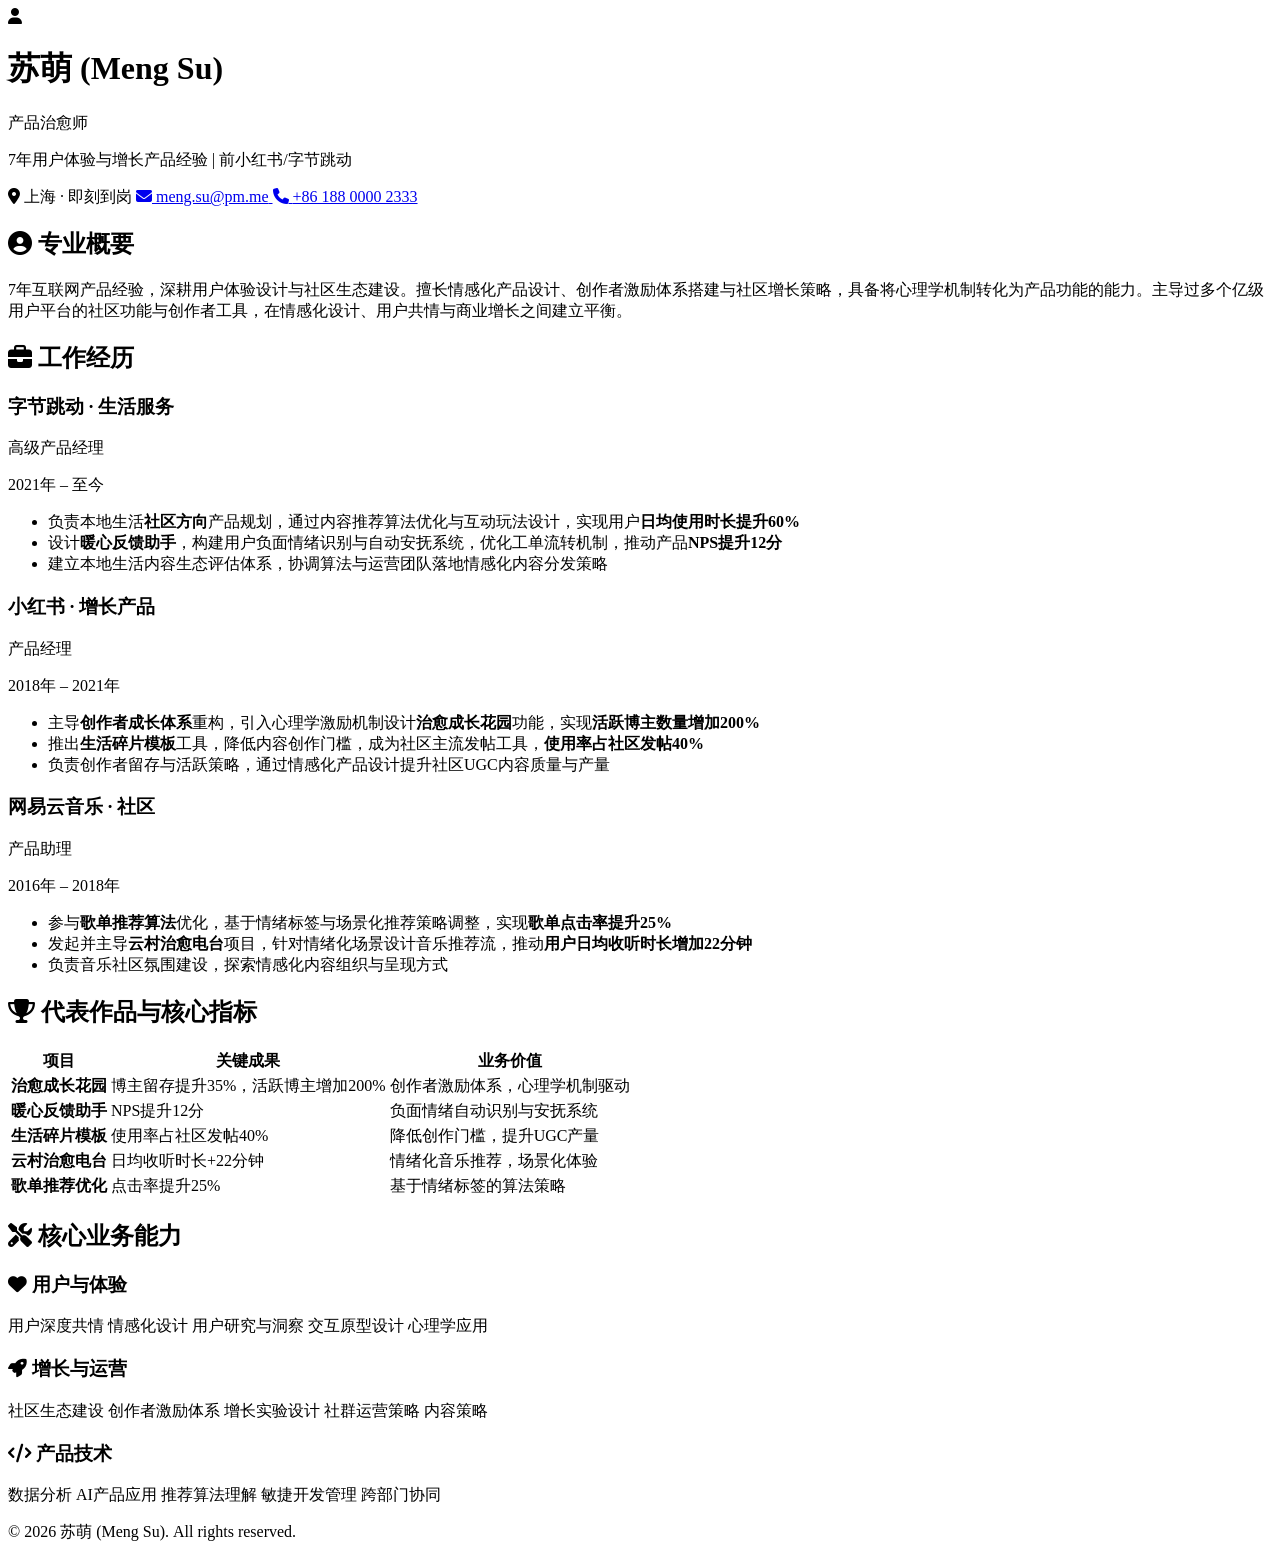
==== index.html @ f28866ed "Update resume - index.html" ====
<!DOCTYPE html>
<html lang="zh-CN">
<head>
    <meta charset="UTF-8">
    <meta name="viewport" content="width=device-width, initial-scale=1.0">
    <title>苏萌 (Meng Su) - 产品治愈师</title>
    <link rel="stylesheet" href="style.css">
    <link rel="stylesheet" href="https://cdnjs.cloudflare.com/ajax/libs/font-awesome/6.4.0/css/all.min.css">
</head>
<body>
    <div class="container">
        <!-- 头部信息 -->
        <header class="header">
            <div class="avatar-placeholder">
                <i class="fas fa-user"></i>
            </div>
            <h1 class="name">苏萌 <span class="name-en">(Meng Su)</span></h1>
            <p class="title">产品治愈师</p>
            <p class="subtitle">7年用户体验与增长产品经验 | 前小红书/字节跳动</p>
            <div class="contact-info">
                <span class="contact-item">
                    <i class="fas fa-map-marker-alt"></i>
                    <span>上海 · 即刻到岗</span>
                </span>
                <a href="mailto:meng.su@pm.me" class="contact-item">
                    <i class="fas fa-envelope"></i>
                    <span>meng.su@pm.me</span>
                </a>
                <a href="tel:+8618800002333" class="contact-item">
                    <i class="fas fa-phone"></i>
                    <span>+86 188 0000 2333</span>
                </a>
            </div>
        </header>

        <!-- 个人简介 -->
        <section class="section">
            <h2 class="section-title">
                <i class="fas fa-user-circle"></i>
                专业概要
            </h2>
            <div class="section-content">
                <p class="summary">7年互联网产品经验，深耕用户体验设计与社区生态建设。擅长情感化产品设计、创作者激励体系搭建与社区增长策略，具备将心理学机制转化为产品功能的能力。主导过多个亿级用户平台的社区功能与创作者工具，在情感化设计、用户共情与商业增长之间建立平衡。</p>
            </div>
        </section>

        <!-- 工作经历 -->
        <section class="section">
            <h2 class="section-title">
                <i class="fas fa-briefcase"></i>
                工作经历
            </h2>
            <div class="section-content">
                <div class="item">
                    <div class="item-header">
                        <div class="item-main">
                            <h3 class="item-title">字节跳动 · 生活服务</h3>
                            <p class="item-subtitle">高级产品经理</p>
                        </div>
                        <div class="item-meta">
                            <span class="item-date">2021年 – 至今</span>
                        </div>
                    </div>
                    <ul class="item-list">
                        <li>负责本地生活<strong>社区方向</strong>产品规划，通过内容推荐算法优化与互动玩法设计，实现用户<strong>日均使用时长提升60%</strong></li>
                        <li>设计<strong>暖心反馈助手</strong>，构建用户负面情绪识别与自动安抚系统，优化工单流转机制，推动产品<strong>NPS提升12分</strong></li>
                        <li>建立本地生活内容生态评估体系，协调算法与运营团队落地情感化内容分发策略</li>
                    </ul>
                </div>

                <div class="item">
                    <div class="item-header">
                        <div class="item-main">
                            <h3 class="item-title">小红书 · 增长产品</h3>
                            <p class="item-subtitle">产品经理</p>
                        </div>
                        <div class="item-meta">
                            <span class="item-date">2018年 – 2021年</span>
                        </div>
                    </div>
                    <ul class="item-list">
                        <li>主导<strong>创作者成长体系</strong>重构，引入心理学激励机制设计<strong>治愈成长花园</strong>功能，实现<strong>活跃博主数量增加200%</strong></li>
                        <li>推出<strong>生活碎片模板</strong>工具，降低内容创作门槛，成为社区主流发帖工具，<strong>使用率占社区发帖40%</strong></li>
                        <li>负责创作者留存与活跃策略，通过情感化产品设计提升社区UGC内容质量与产量</li>
                    </ul>
                </div>

                <div class="item">
                    <div class="item-header">
                        <div class="item-main">
                            <h3 class="item-title">网易云音乐 · 社区</h3>
                            <p class="item-subtitle">产品助理</p>
                        </div>
                        <div class="item-meta">
                            <span class="item-date">2016年 – 2018年</span>
                        </div>
                    </div>
                    <ul class="item-list">
                        <li>参与<strong>歌单推荐算法</strong>优化，基于情绪标签与场景化推荐策略调整，实现<strong>歌单点击率提升25%</strong></li>
                        <li>发起并主导<strong>云村治愈电台</strong>项目，针对情绪化场景设计音乐推荐流，推动<strong>用户日均收听时长增加22分钟</strong></li>
                        <li>负责音乐社区氛围建设，探索情感化内容组织与呈现方式</li>
                    </ul>
                </div>
            </div>
        </section>

        <!-- 代表作品 -->
        <section class="section">
            <h2 class="section-title">
                <i class="fas fa-trophy"></i>
                代表作品与核心指标
            </h2>
            <div class="section-content">
                <table class="achievement-table">
                    <thead>
                        <tr>
                            <th>项目</th>
                            <th>关键成果</th>
                            <th>业务价值</th>
                        </tr>
                    </thead>
                    <tbody>
                        <tr>
                            <td><strong>治愈成长花园</strong></td>
                            <td>博主留存提升35%，活跃博主增加200%</td>
                            <td>创作者激励体系，心理学机制驱动</td>
                        </tr>
                        <tr>
                            <td><strong>暖心反馈助手</strong></td>
                            <td>NPS提升12分</td>
                            <td>负面情绪自动识别与安抚系统</td>
                        </tr>
                        <tr>
                            <td><strong>生活碎片模板</strong></td>
                            <td>使用率占社区发帖40%</td>
                            <td>降低创作门槛，提升UGC产量</td>
                        </tr>
                        <tr>
                            <td><strong>云村治愈电台</strong></td>
                            <td>日均收听时长+22分钟</td>
                            <td>情绪化音乐推荐，场景化体验</td>
                        </tr>
                        <tr>
                            <td><strong>歌单推荐优化</strong></td>
                            <td>点击率提升25%</td>
                            <td>基于情绪标签的算法策略</td>
                        </tr>
                    </tbody>
                </table>
            </div>
        </section>

        <!-- 核心能力 -->
        <section class="section">
            <h2 class="section-title">
                <i class="fas fa-tools"></i>
                核心业务能力
            </h2>
            <div class="section-content">
                <div class="skills-group">
                    <h3 class="skills-group-title"><i class="fas fa-heart"></i> 用户与体验</h3>
                    <div class="skills-container">
                        <span class="skill-tag">用户深度共情</span>
                        <span class="skill-tag">情感化设计</span>
                        <span class="skill-tag">用户研究与洞察</span>
                        <span class="skill-tag">交互原型设计</span>
                        <span class="skill-tag">心理学应用</span>
                    </div>
                </div>
                <div class="skills-group">
                    <h3 class="skills-group-title"><i class="fas fa-rocket"></i> 增长与运营</h3>
                    <div class="skills-container">
                        <span class="skill-tag">社区生态建设</span>
                        <span class="skill-tag">创作者激励体系</span>
                        <span class="skill-tag">增长实验设计</span>
                        <span class="skill-tag">社群运营策略</span>
                        <span class="skill-tag">内容策略</span>
                    </div>
                </div>
                <div class="skills-group">
                    <h3 class="skills-group-title"><i class="fas fa-code"></i> 产品技术</h3>
                    <div class="skills-container">
                        <span class="skill-tag">数据分析</span>
                        <span class="skill-tag">AI产品应用</span>
                        <span class="skill-tag">推荐算法理解</span>
                        <span class="skill-tag">敏捷开发管理</span>
                        <span class="skill-tag">跨部门协同</span>
                    </div>
                </div>
            </div>
        </section>

        <!-- 页脚 -->
        <footer class="footer">
            <p>© 2026 苏萌 (Meng Su). All rights reserved.</p>
        </footer>
    </div>
    <script src="script.js"></script>
</body>
</html>
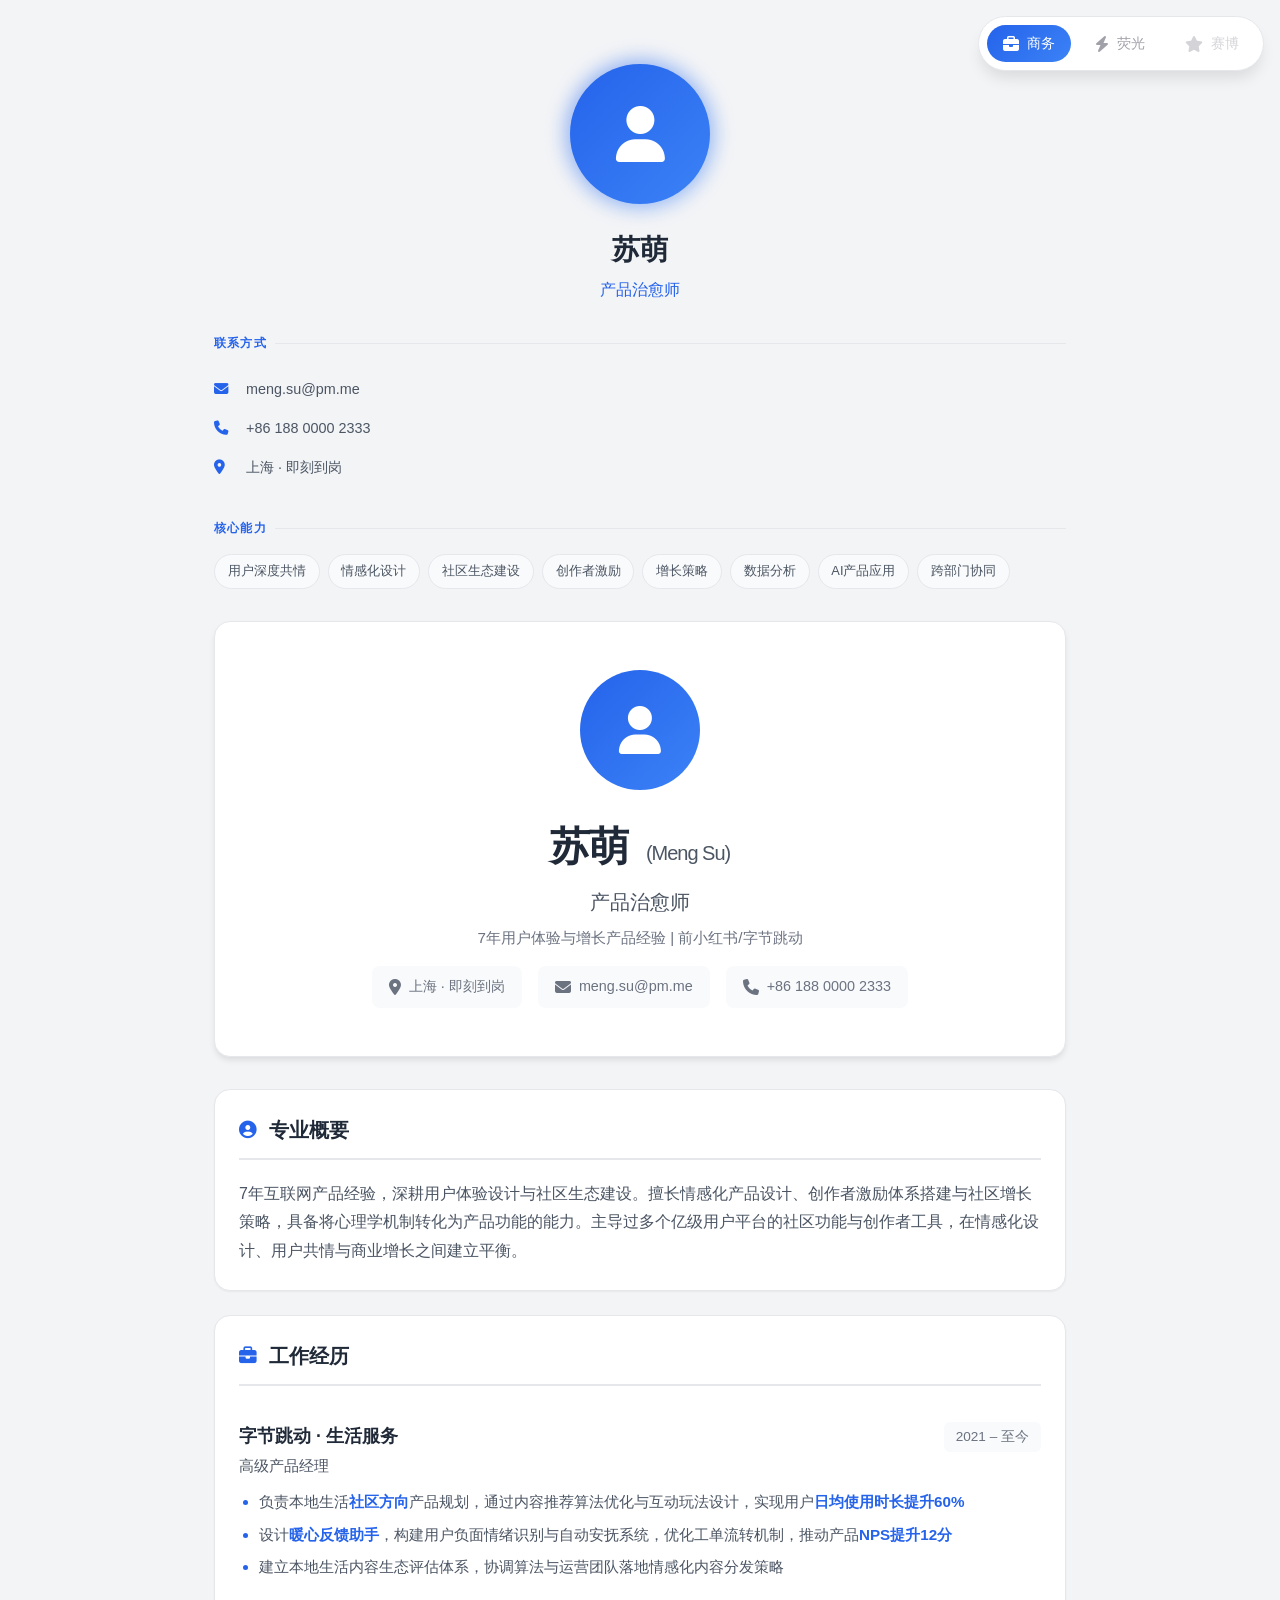
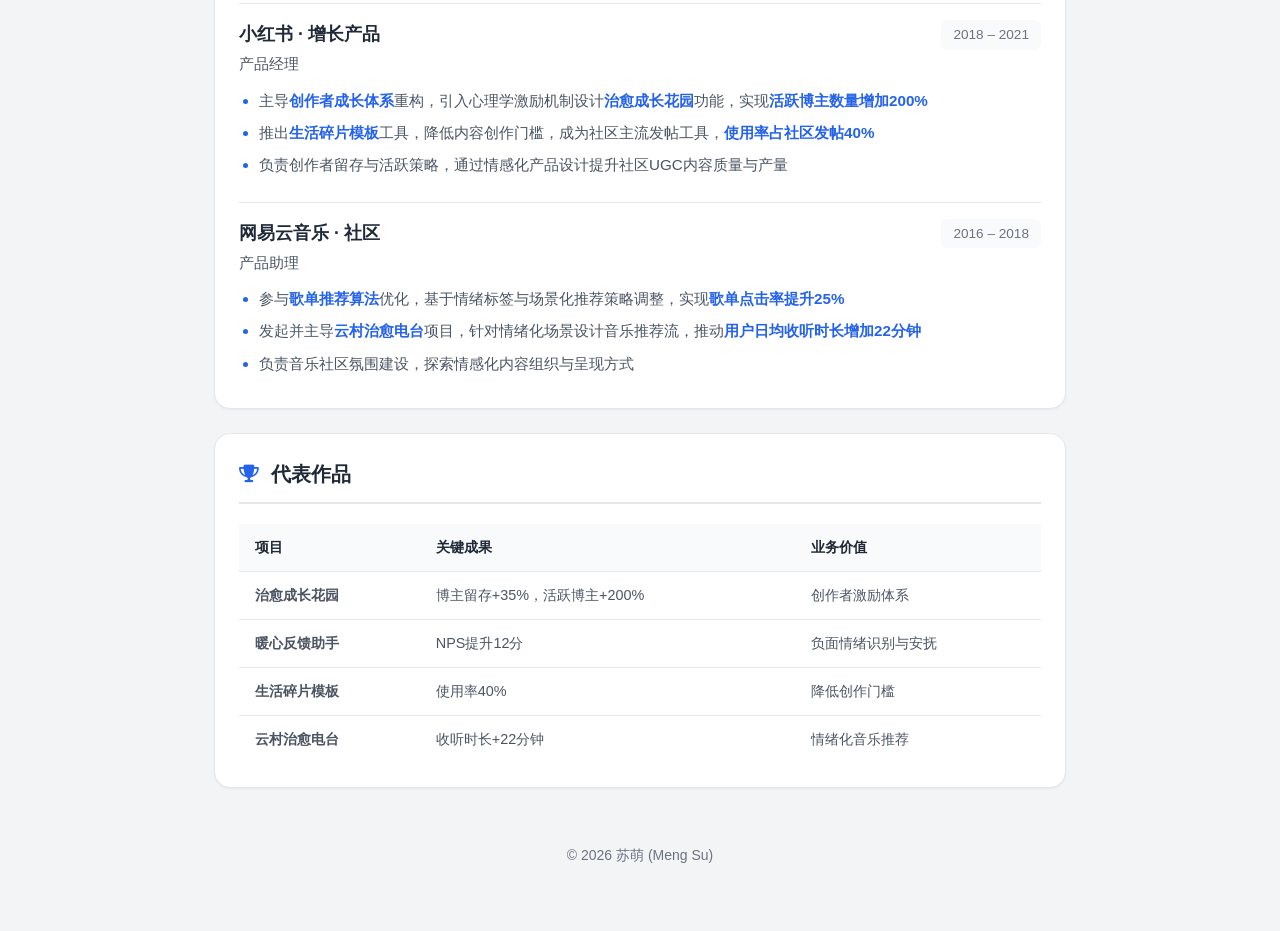
==== commit 118397e3: "feat: ????????" ====
--- a/index.html
+++ b/index.html
@@ -9,191 +9,192 @@
 </head>
 <body>
     <div class="container">
-        <!-- 头部信息 -->
-        <header class="header">
-            <div class="avatar-placeholder">
-                <i class="fas fa-user"></i>
+        <!-- 左侧边栏 (Cyber Theme) -->
+        <aside class="sidebar">
+            <div class="sidebar-profile">
+                <div class="sidebar-avatar">
+                    <i class="fas fa-user"></i>
+                </div>
+                <h1 class="sidebar-name">苏萌</h1>
+                <p class="sidebar-title">产品治愈师</p>
             </div>
-            <h1 class="name">苏萌 <span class="name-en">(Meng Su)</span></h1>
-            <p class="title">产品治愈师</p>
-            <p class="subtitle">7年用户体验与增长产品经验 | 前小红书/字节跳动</p>
-            <div class="contact-info">
-                <span class="contact-item">
-                    <i class="fas fa-map-marker-alt"></i>
-                    <span>上海 · 即刻到岗</span>
-                </span>
-                <a href="mailto:meng.su@pm.me" class="contact-item">
+
+            <!-- 联系方式 -->
+            <div class="sidebar-section">
+                <h3 class="sidebar-section-title">联系方式</h3>
+                <a href="mailto:meng.su@pm.me" class="sidebar-contact-item">
                     <i class="fas fa-envelope"></i>
                     <span>meng.su@pm.me</span>
                 </a>
-                <a href="tel:+8618800002333" class="contact-item">
+                <a href="tel:+8618800002333" class="sidebar-contact-item">
                     <i class="fas fa-phone"></i>
                     <span>+86 188 0000 2333</span>
                 </a>
+                <div class="sidebar-contact-item">
+                    <i class="fas fa-map-marker-alt"></i>
+                    <span>上海 · 即刻到岗</span>
+                </div>
             </div>
-        </header>
-
-        <!-- 个人简介 -->
-        <section class="section">
-            <h2 class="section-title">
-                <i class="fas fa-user-circle"></i>
-                专业概要
-            </h2>
-            <div class="section-content">
-                <p class="summary">7年互联网产品经验，深耕用户体验设计与社区生态建设。擅长情感化产品设计、创作者激励体系搭建与社区增长策略，具备将心理学机制转化为产品功能的能力。主导过多个亿级用户平台的社区功能与创作者工具，在情感化设计、用户共情与商业增长之间建立平衡。</p>
+
+            <!-- 核心能力 -->
+            <div class="sidebar-section">
+                <h3 class="sidebar-section-title">核心能力</h3>
+                <div class="sidebar-skills">
+                    <span class="sidebar-skill-tag">用户深度共情</span>
+                    <span class="sidebar-skill-tag">情感化设计</span>
+                    <span class="sidebar-skill-tag">社区生态建设</span>
+                    <span class="sidebar-skill-tag">创作者激励</span>
+                    <span class="sidebar-skill-tag">增长策略</span>
+                    <span class="sidebar-skill-tag">数据分析</span>
+                    <span class="sidebar-skill-tag">AI产品应用</span>
+                    <span class="sidebar-skill-tag">跨部门协同</span>
+                </div>
             </div>
-        </section>
-
-        <!-- 工作经历 -->
-        <section class="section">
-            <h2 class="section-title">
-                <i class="fas fa-briefcase"></i>
-                工作经历
-            </h2>
-            <div class="section-content">
-                <div class="item">
-                    <div class="item-header">
-                        <div class="item-main">
-                            <h3 class="item-title">字节跳动 · 生活服务</h3>
-                            <p class="item-subtitle">高级产品经理</p>
+        </aside>
+
+        <!-- 右侧主内容 -->
+        <main class="main-content">
+            <!-- 头部信息 (单栏模式显示) -->
+            <header class="header">
+                <div class="avatar-placeholder">
+                    <i class="fas fa-user"></i>
+                </div>
+                <h1 class="name">苏萌 <span class="name-en">(Meng Su)</span></h1>
+                <p class="title">产品治愈师</p>
+                <p class="subtitle">7年用户体验与增长产品经验 | 前小红书/字节跳动</p>
+                <div class="contact-info">
+                    <span class="contact-item">
+                        <i class="fas fa-map-marker-alt"></i>
+                        <span>上海 · 即刻到岗</span>
+                    </span>
+                    <a href="mailto:meng.su@pm.me" class="contact-item">
+                        <i class="fas fa-envelope"></i>
+                        <span>meng.su@pm.me</span>
+                    </a>
+                    <a href="tel:+8618800002333" class="contact-item">
+                        <i class="fas fa-phone"></i>
+                        <span>+86 188 0000 2333</span>
+                    </a>
+                </div>
+            </header>
+
+            <!-- 个人简介 -->
+            <section class="section">
+                <h2 class="section-title">
+                    <i class="fas fa-user-circle"></i>
+                    专业概要
+                </h2>
+                <div class="section-content">
+                    <p class="summary">7年互联网产品经验，深耕用户体验设计与社区生态建设。擅长情感化产品设计、创作者激励体系搭建与社区增长策略，具备将心理学机制转化为产品功能的能力。主导过多个亿级用户平台的社区功能与创作者工具，在情感化设计、用户共情与商业增长之间建立平衡。</p>
+                </div>
+            </section>
+
+            <!-- 工作经历 -->
+            <section class="section">
+                <h2 class="section-title">
+                    <i class="fas fa-briefcase"></i>
+                    工作经历
+                </h2>
+                <div class="section-content">
+                    <div class="item">
+                        <div class="item-header">
+                            <div class="item-main">
+                                <h3 class="item-title">字节跳动 · 生活服务</h3>
+                                <p class="item-subtitle">高级产品经理</p>
+                            </div>
+                            <div class="item-meta">
+                                <span class="item-date">2021 – 至今</span>
+                            </div>
                         </div>
-                        <div class="item-meta">
-                            <span class="item-date">2021年 – 至今</span>
+                        <ul class="item-list">
+                            <li>负责本地生活<strong>社区方向</strong>产品规划，通过内容推荐算法优化与互动玩法设计，实现用户<strong>日均使用时长提升60%</strong></li>
+                            <li>设计<strong>暖心反馈助手</strong>，构建用户负面情绪识别与自动安抚系统，优化工单流转机制，推动产品<strong>NPS提升12分</strong></li>
+                            <li>建立本地生活内容生态评估体系，协调算法与运营团队落地情感化内容分发策略</li>
+                        </ul>
+                    </div>
+
+                    <div class="item">
+                        <div class="item-header">
+                            <div class="item-main">
+                                <h3 class="item-title">小红书 · 增长产品</h3>
+                                <p class="item-subtitle">产品经理</p>
+                            </div>
+                            <div class="item-meta">
+                                <span class="item-date">2018 – 2021</span>
+                            </div>
                         </div>
+                        <ul class="item-list">
+                            <li>主导<strong>创作者成长体系</strong>重构，引入心理学激励机制设计<strong>治愈成长花园</strong>功能，实现<strong>活跃博主数量增加200%</strong></li>
+                            <li>推出<strong>生活碎片模板</strong>工具，降低内容创作门槛，成为社区主流发帖工具，<strong>使用率占社区发帖40%</strong></li>
+                            <li>负责创作者留存与活跃策略，通过情感化产品设计提升社区UGC内容质量与产量</li>
+                        </ul>
                     </div>
-                    <ul class="item-list">
-                        <li>负责本地生活<strong>社区方向</strong>产品规划，通过内容推荐算法优化与互动玩法设计，实现用户<strong>日均使用时长提升60%</strong></li>
-                        <li>设计<strong>暖心反馈助手</strong>，构建用户负面情绪识别与自动安抚系统，优化工单流转机制，推动产品<strong>NPS提升12分</strong></li>
-                        <li>建立本地生活内容生态评估体系，协调算法与运营团队落地情感化内容分发策略</li>
-                    </ul>
-                </div>
-
-                <div class="item">
-                    <div class="item-header">
-                        <div class="item-main">
-                            <h3 class="item-title">小红书 · 增长产品</h3>
-                            <p class="item-subtitle">产品经理</p>
+
+                    <div class="item">
+                        <div class="item-header">
+                            <div class="item-main">
+                                <h3 class="item-title">网易云音乐 · 社区</h3>
+                                <p class="item-subtitle">产品助理</p>
+                            </div>
+                            <div class="item-meta">
+                                <span class="item-date">2016 – 2018</span>
+                            </div>
                         </div>
-                        <div class="item-meta">
-                            <span class="item-date">2018年 – 2021年</span>
-                        </div>
+                        <ul class="item-list">
+                            <li>参与<strong>歌单推荐算法</strong>优化，基于情绪标签与场景化推荐策略调整，实现<strong>歌单点击率提升25%</strong></li>
+                            <li>发起并主导<strong>云村治愈电台</strong>项目，针对情绪化场景设计音乐推荐流，推动<strong>用户日均收听时长增加22分钟</strong></li>
+                            <li>负责音乐社区氛围建设，探索情感化内容组织与呈现方式</li>
+                        </ul>
                     </div>
-                    <ul class="item-list">
-                        <li>主导<strong>创作者成长体系</strong>重构，引入心理学激励机制设计<strong>治愈成长花园</strong>功能，实现<strong>活跃博主数量增加200%</strong></li>
-                        <li>推出<strong>生活碎片模板</strong>工具，降低内容创作门槛，成为社区主流发帖工具，<strong>使用率占社区发帖40%</strong></li>
-                        <li>负责创作者留存与活跃策略，通过情感化产品设计提升社区UGC内容质量与产量</li>
-                    </ul>
-                </div>
-
-                <div class="item">
-                    <div class="item-header">
-                        <div class="item-main">
-                            <h3 class="item-title">网易云音乐 · 社区</h3>
-                            <p class="item-subtitle">产品助理</p>
-                        </div>
-                        <div class="item-meta">
-                            <span class="item-date">2016年 – 2018年</span>
-                        </div>
-                    </div>
-                    <ul class="item-list">
-                        <li>参与<strong>歌单推荐算法</strong>优化，基于情绪标签与场景化推荐策略调整，实现<strong>歌单点击率提升25%</strong></li>
-                        <li>发起并主导<strong>云村治愈电台</strong>项目，针对情绪化场景设计音乐推荐流，推动<strong>用户日均收听时长增加22分钟</strong></li>
-                        <li>负责音乐社区氛围建设，探索情感化内容组织与呈现方式</li>
-                    </ul>
-                </div>
-            </div>
-        </section>
-
-        <!-- 代表作品 -->
-        <section class="section">
-            <h2 class="section-title">
-                <i class="fas fa-trophy"></i>
-                代表作品与核心指标
-            </h2>
-            <div class="section-content">
-                <table class="achievement-table">
-                    <thead>
-                        <tr>
-                            <th>项目</th>
-                            <th>关键成果</th>
-                            <th>业务价值</th>
-                        </tr>
-                    </thead>
-                    <tbody>
-                        <tr>
-                            <td><strong>治愈成长花园</strong></td>
-                            <td>博主留存提升35%，活跃博主增加200%</td>
-                            <td>创作者激励体系，心理学机制驱动</td>
-                        </tr>
-                        <tr>
-                            <td><strong>暖心反馈助手</strong></td>
-                            <td>NPS提升12分</td>
-                            <td>负面情绪自动识别与安抚系统</td>
-                        </tr>
-                        <tr>
-                            <td><strong>生活碎片模板</strong></td>
-                            <td>使用率占社区发帖40%</td>
-                            <td>降低创作门槛，提升UGC产量</td>
-                        </tr>
-                        <tr>
-                            <td><strong>云村治愈电台</strong></td>
-                            <td>日均收听时长+22分钟</td>
-                            <td>情绪化音乐推荐，场景化体验</td>
-                        </tr>
-                        <tr>
-                            <td><strong>歌单推荐优化</strong></td>
-                            <td>点击率提升25%</td>
-                            <td>基于情绪标签的算法策略</td>
-                        </tr>
-                    </tbody>
-                </table>
-            </div>
-        </section>
-
-        <!-- 核心能力 -->
-        <section class="section">
-            <h2 class="section-title">
-                <i class="fas fa-tools"></i>
-                核心业务能力
-            </h2>
-            <div class="section-content">
-                <div class="skills-group">
-                    <h3 class="skills-group-title"><i class="fas fa-heart"></i> 用户与体验</h3>
-                    <div class="skills-container">
-                        <span class="skill-tag">用户深度共情</span>
-                        <span class="skill-tag">情感化设计</span>
-                        <span class="skill-tag">用户研究与洞察</span>
-                        <span class="skill-tag">交互原型设计</span>
-                        <span class="skill-tag">心理学应用</span>
-                    </div>
-                </div>
-                <div class="skills-group">
-                    <h3 class="skills-group-title"><i class="fas fa-rocket"></i> 增长与运营</h3>
-                    <div class="skills-container">
-                        <span class="skill-tag">社区生态建设</span>
-                        <span class="skill-tag">创作者激励体系</span>
-                        <span class="skill-tag">增长实验设计</span>
-                        <span class="skill-tag">社群运营策略</span>
-                        <span class="skill-tag">内容策略</span>
-                    </div>
-                </div>
-                <div class="skills-group">
-                    <h3 class="skills-group-title"><i class="fas fa-code"></i> 产品技术</h3>
-                    <div class="skills-container">
-                        <span class="skill-tag">数据分析</span>
-                        <span class="skill-tag">AI产品应用</span>
-                        <span class="skill-tag">推荐算法理解</span>
-                        <span class="skill-tag">敏捷开发管理</span>
-                        <span class="skill-tag">跨部门协同</span>
-                    </div>
-                </div>
-            </div>
-        </section>
-
-        <!-- 页脚 -->
-        <footer class="footer">
-            <p>© 2026 苏萌 (Meng Su). All rights reserved.</p>
-        </footer>
+                </div>
+            </section>
+
+            <!-- 代表作品 -->
+            <section class="section">
+                <h2 class="section-title">
+                    <i class="fas fa-trophy"></i>
+                    代表作品
+                </h2>
+                <div class="section-content">
+                    <table class="achievement-table">
+                        <thead>
+                            <tr>
+                                <th>项目</th>
+                                <th>关键成果</th>
+                                <th>业务价值</th>
+                            </tr>
+                        </thead>
+                        <tbody>
+                            <tr>
+                                <td><strong>治愈成长花园</strong></td>
+                                <td>博主留存+35%，活跃博主+200%</td>
+                                <td>创作者激励体系</td>
+                            </tr>
+                            <tr>
+                                <td><strong>暖心反馈助手</strong></td>
+                                <td>NPS提升12分</td>
+                                <td>负面情绪识别与安抚</td>
+                            </tr>
+                            <tr>
+                                <td><strong>生活碎片模板</strong></td>
+                                <td>使用率40%</td>
+                                <td>降低创作门槛</td>
+                            </tr>
+                            <tr>
+                                <td><strong>云村治愈电台</strong></td>
+                                <td>收听时长+22分钟</td>
+                                <td>情绪化音乐推荐</td>
+                            </tr>
+                        </tbody>
+                    </table>
+                </div>
+            </section>
+
+            <!-- 页脚 -->
+            <footer class="footer">
+                <p>© 2026 苏萌 (Meng Su)</p>
+            </footer>
+        </main>
     </div>
     <script src="script.js"></script>
 </body>
--- a/style.css
+++ b/style.css
@@ -0,0 +1,896 @@
+/* ========================================
+   Resume-to-Web Template Styles
+   Version: 3.0 - Triple Theme Support
+   Themes: Business Light / Neon Dark / Cyber Purple
+   =========================================== */
+
+/* ===========================================
+   THEME 1: 商务浅色系 (Business Light) - 默认
+   =========================================== */
+
+:root {
+    /* Primary Colors - 蓝色系 */
+    --primary-color: #2563eb;
+    --primary-dark: #1d4ed8;
+    --primary-light: #3b82f6;
+    --primary-bg: #eff6ff;
+    
+    /* Secondary Colors */
+    --secondary-color: #8b5cf6;
+    --secondary-light: #a78bfa;
+    
+    /* Text Colors */
+    --text-primary: #1f2937;
+    --text-secondary: #4b5563;
+    --text-muted: #6b7280;
+    
+    /* Background Colors */
+    --bg-page: #f3f4f6;
+    --bg-card: #ffffff;
+    --bg-secondary: #f9fafb;
+    --bg-sidebar: #ffffff;
+    
+    /* Border & Shadow */
+    --border-color: #e5e7eb;
+    --shadow-sm: 0 1px 2px rgba(0, 0, 0, 0.05);
+    --shadow-md: 0 4px 6px -1px rgba(0, 0, 0, 0.1);
+    --shadow-lg: 0 10px 15px -3px rgba(0, 0, 0, 0.1);
+    
+    /* Accent */
+    --accent-gradient: linear-gradient(135deg, #2563eb, #3b82f6);
+    --accent-glow: none;
+    --sidebar-gradient: linear-gradient(180deg, #f8fafc, #f1f5f9);
+    
+    /* Layout */
+    --layout-mode: single;
+    --sidebar-width: 0;
+    
+    /* Radius */
+    --radius-sm: 0.375rem;
+    --radius-md: 0.5rem;
+    --radius-lg: 1rem;
+    
+    /* Transition */
+    --transition: all 0.3s ease;
+}
+
+/* ===========================================
+   THEME 2: 荧光深色系 (Neon Dark)
+   =========================================== */
+
+[data-theme="neon"] {
+    /* Primary Colors - 霓虹绿 */
+    --primary-color: #00ff88;
+    --primary-dark: #00cc6a;
+    --primary-light: #33ff99;
+    --primary-bg: rgba(0, 255, 136, 0.1);
+    
+    /* Secondary Colors */
+    --secondary-color: #00ccff;
+    --secondary-light: #33ddff;
+    
+    /* Text Colors */
+    --text-primary: #ffffff;
+    --text-secondary: #a1a1aa;
+    --text-muted: #71717a;
+    
+    /* Background Colors */
+    --bg-page: #0a0a0f;
+    --bg-card: #18181b;
+    --bg-secondary: #1f1f23;
+    --bg-sidebar: #18181b;
+    
+    /* Border & Shadow */
+    --border-color: #27272a;
+    --shadow-sm: 0 1px 2px rgba(0, 0, 0, 0.3);
+    --shadow-md: 0 4px 6px -1px rgba(0, 0, 0, 0.5);
+    --shadow-lg: 0 10px 25px -3px rgba(0, 0, 0, 0.6);
+    
+    /* Accent */
+    --accent-gradient: linear-gradient(135deg, #00ff88, #00ccff);
+    --accent-glow: 0 0 20px rgba(0, 255, 136, 0.3), 0 0 40px rgba(0, 255, 136, 0.1);
+    --sidebar-gradient: linear-gradient(180deg, #18181b, #0f0f12);
+    
+    /* Layout */
+    --layout-mode: single;
+    --sidebar-width: 0;
+}
+
+/* ===========================================
+   THEME 3: 赛博紫 (Cyber Purple) - 左右分栏
+   =========================================== */
+
+[data-theme="cyber"] {
+    /* Primary Colors - 紫色渐变 */
+    --primary-color: #a855f7;
+    --primary-dark: #7c3aed;
+    --primary-light: #c084fc;
+    --primary-bg: rgba(168, 85, 247, 0.1);
+    
+    /* Secondary Colors - 青色 */
+    --secondary-color: #06b6d4;
+    --secondary-light: #22d3ee;
+    
+    /* Accent Colors - 粉色 */
+    --accent-pink: #ec4899;
+    --accent-rose: #f43f5e;
+    
+    /* Text Colors */
+    --text-primary: #ffffff;
+    --text-secondary: #d4d4d8;
+    --text-muted: #a1a1aa;
+    
+    /* Background Colors */
+    --bg-page: #0c0c14;
+    --bg-card: #161622;
+    --bg-secondary: #1e1e2e;
+    --bg-sidebar: #12121a;
+    
+    /* Border & Shadow */
+    --border-color: rgba(168, 85, 247, 0.2);
+    --shadow-sm: 0 1px 2px rgba(0, 0, 0, 0.3);
+    --shadow-md: 0 4px 6px -1px rgba(0, 0, 0, 0.5);
+    --shadow-lg: 0 10px 25px -3px rgba(0, 0, 0, 0.6);
+    
+    /* Accent */
+    --accent-gradient: linear-gradient(135deg, #a855f7, #ec4899);
+    --accent-glow: 0 0 30px rgba(168, 85, 247, 0.4);
+    --sidebar-gradient: linear-gradient(180deg, #12121a 0%, #1a1025 50%, #12121a 100%);
+    
+    /* Layout - 双栏布局 */
+    --layout-mode: sidebar;
+    --sidebar-width: 320px;
+    
+    /* Special Effects */
+    --card-glow: 0 0 40px rgba(168, 85, 247, 0.1);
+}
+
+/* ===========================================
+   BASE STYLES
+   =========================================== */
+
+* {
+    margin: 0;
+    padding: 0;
+    box-sizing: border-box;
+}
+
+html {
+    scroll-behavior: smooth;
+}
+
+body {
+    font-family: -apple-system, BlinkMacSystemFont, 'Segoe UI', Roboto, 'Helvetica Neue', Arial, 'Noto Sans SC', sans-serif;
+    background-color: var(--bg-page);
+    color: var(--text-primary);
+    line-height: 1.6;
+    font-size: 16px;
+    transition: var(--transition);
+}
+
+/* ===========================================
+   THEME SWITCHER
+   =========================================== */
+
+.theme-switcher {
+    position: fixed;
+    top: 1rem;
+    right: 1rem;
+    z-index: 1000;
+    display: flex;
+    gap: 0.5rem;
+    background: var(--bg-card);
+    padding: 0.5rem;
+    border-radius: 50px;
+    box-shadow: var(--shadow-lg);
+    border: 1px solid var(--border-color);
+}
+
+.theme-btn {
+    display: flex;
+    align-items: center;
+    gap: 0.5rem;
+    padding: 0.6rem 1rem;
+    border: none;
+    border-radius: 50px;
+    font-size: 0.85rem;
+    font-weight: 500;
+    cursor: pointer;
+    transition: var(--transition);
+    background: transparent;
+    color: var(--text-secondary);
+}
+
+.theme-btn:hover {
+    background: var(--bg-secondary);
+}
+
+.theme-btn.active {
+    background: var(--accent-gradient);
+    color: white;
+    box-shadow: var(--accent-glow);
+}
+
+.theme-btn i { font-size: 1rem; }
+
+/* ===========================================
+   LAYOUT: Single Column (Business & Neon)
+   =========================================== */
+
+.container {
+    max-width: 900px;
+    margin: 0 auto;
+    padding: 4rem 1.5rem 2rem;
+}
+
+/* ===========================================
+   LAYOUT: Sidebar (Cyber Theme)
+   =========================================== */
+
+[data-theme="cyber"] .container {
+    display: flex;
+    max-width: 100%;
+    min-height: 100vh;
+    padding: 0;
+    margin: 0;
+}
+
+[data-theme="cyber"] .sidebar {
+    position: fixed;
+    left: 0;
+    top: 0;
+    width: var(--sidebar-width);
+    height: 100vh;
+    background: var(--sidebar-gradient);
+    padding: 2rem 1.5rem;
+    overflow-y: auto;
+    border-right: 1px solid var(--border-color);
+}
+
+[data-theme="cyber"] .main-content {
+    margin-left: var(--sidebar-width);
+    flex: 1;
+    padding: 2rem 2.5rem;
+    max-width: calc(100% - var(--sidebar-width));
+}
+
+/* ===========================================
+   SIDEBAR STYLES (Cyber Theme)
+   =========================================== */
+
+.sidebar-profile {
+    text-align: center;
+    margin-bottom: 2rem;
+}
+
+.sidebar-avatar {
+    width: 140px;
+    height: 140px;
+    border-radius: 50%;
+    background: var(--accent-gradient);
+    display: flex;
+    align-items: center;
+    justify-content: center;
+    margin: 0 auto 1.5rem;
+    box-shadow: var(--accent-glow);
+    position: relative;
+}
+
+.sidebar-avatar::before {
+    content: '';
+    position: absolute;
+    inset: -4px;
+    border-radius: 50%;
+    background: var(--accent-gradient);
+    z-index: -1;
+    opacity: 0.5;
+    filter: blur(10px);
+}
+
+.sidebar-avatar i {
+    font-size: 3.5rem;
+    color: white;
+}
+
+.sidebar-name {
+    font-size: 1.75rem;
+    font-weight: 700;
+    color: var(--text-primary);
+    margin-bottom: 0.25rem;
+}
+
+.sidebar-title {
+    font-size: 1rem;
+    color: var(--primary-color);
+    font-weight: 500;
+    margin-bottom: 1.5rem;
+}
+
+.sidebar-section {
+    margin-bottom: 2rem;
+}
+
+.sidebar-section-title {
+    font-size: 0.75rem;
+    font-weight: 600;
+    color: var(--primary-color);
+    text-transform: uppercase;
+    letter-spacing: 0.1em;
+    margin-bottom: 1rem;
+    display: flex;
+    align-items: center;
+    gap: 0.5rem;
+}
+
+.sidebar-section-title::after {
+    content: '';
+    flex: 1;
+    height: 1px;
+    background: var(--border-color);
+}
+
+.sidebar-contact-item {
+    display: flex;
+    align-items: center;
+    gap: 0.75rem;
+    padding: 0.5rem 0;
+    color: var(--text-secondary);
+    text-decoration: none;
+    font-size: 0.9rem;
+    transition: var(--transition);
+}
+
+.sidebar-contact-item:hover {
+    color: var(--primary-color);
+}
+
+.sidebar-contact-item i {
+    width: 20px;
+    color: var(--primary-color);
+}
+
+.sidebar-skills {
+    display: flex;
+    flex-wrap: wrap;
+    gap: 0.5rem;
+}
+
+.sidebar-skill-tag {
+    padding: 0.4rem 0.8rem;
+    background: var(--bg-secondary);
+    border-radius: 20px;
+    font-size: 0.8rem;
+    color: var(--text-secondary);
+    border: 1px solid var(--border-color);
+    transition: var(--transition);
+}
+
+.sidebar-skill-tag:hover {
+    border-color: var(--primary-color);
+    color: var(--primary-color);
+}
+
+/* ===========================================
+   HEADER (Single Column Layout)
+   =========================================== */
+
+.header {
+    text-align: center;
+    padding: 3rem 2rem;
+    background: var(--bg-card);
+    border-radius: var(--radius-lg);
+    box-shadow: var(--shadow-md);
+    margin-bottom: 2rem;
+    border: 1px solid var(--border-color);
+    transition: var(--transition);
+    position: relative;
+    overflow: hidden;
+}
+
+[data-theme="neon"] .header::before,
+[data-theme="cyber"] .header::before {
+    content: '';
+    position: absolute;
+    top: 0;
+    left: 0;
+    right: 0;
+    height: 3px;
+    background: var(--accent-gradient);
+    box-shadow: var(--accent-glow);
+}
+
+.avatar-placeholder {
+    width: 120px;
+    height: 120px;
+    border-radius: 50%;
+    background: var(--accent-gradient);
+    display: flex;
+    align-items: center;
+    justify-content: center;
+    margin: 0 auto 1.5rem;
+    box-shadow: var(--shadow-lg), var(--accent-glow);
+    transition: var(--transition);
+}
+
+.avatar-placeholder i { font-size: 3rem; color: white; }
+
+.name {
+    font-size: 2.5rem;
+    font-weight: 700;
+    color: var(--text-primary);
+    margin-bottom: 0.5rem;
+    letter-spacing: -0.025em;
+    transition: var(--transition);
+}
+
+[data-theme="neon"] .name,
+[data-theme="cyber"] .name {
+    text-shadow: 0 0 30px rgba(var(--primary-color), 0.3);
+}
+
+.name-en {
+    font-size: 0.5em;
+    color: var(--text-secondary);
+    font-weight: 400;
+    margin-left: 0.5rem;
+}
+
+.title {
+    font-size: 1.25rem;
+    color: var(--text-secondary);
+    margin-bottom: 0.5rem;
+    font-weight: 500;
+    transition: var(--transition);
+}
+
+[data-theme="cyber"] .title {
+    color: var(--primary-color);
+}
+
+.subtitle {
+    font-size: 0.95rem;
+    color: var(--text-muted);
+    margin-bottom: 1rem;
+    transition: var(--transition);
+}
+
+.contact-info {
+    display: flex;
+    flex-wrap: wrap;
+    justify-content: center;
+    gap: 1rem;
+}
+
+.contact-item {
+    display: inline-flex;
+    align-items: center;
+    gap: 0.5rem;
+    color: var(--text-muted);
+    text-decoration: none;
+    font-size: 0.9rem;
+    padding: 0.5rem 1rem;
+    background: var(--bg-secondary);
+    border-radius: var(--radius-md);
+    transition: var(--transition);
+    border: 1px solid transparent;
+}
+
+.contact-item:hover {
+    color: var(--primary-color);
+    background: var(--primary-bg);
+    border-color: var(--primary-color);
+    transform: translateY(-2px);
+}
+
+[data-theme="neon"] .contact-item:hover,
+[data-theme="cyber"] .contact-item:hover {
+    box-shadow: 0 0 15px rgba(168, 85, 247, 0.2);
+}
+
+.contact-item i { font-size: 1rem; }
+
+/* ===========================================
+   SECTIONS
+   =========================================== */
+
+.section {
+    background: var(--bg-card);
+    border-radius: var(--radius-lg);
+    padding: 1.5rem;
+    margin-bottom: 1.5rem;
+    box-shadow: var(--shadow-sm);
+    border: 1px solid var(--border-color);
+    transition: var(--transition);
+}
+
+[data-theme="neon"] .section:hover,
+[data-theme="cyber"] .section:hover {
+    box-shadow: var(--shadow-md), var(--card-glow);
+}
+
+.section-title {
+    display: flex;
+    align-items: center;
+    gap: 0.75rem;
+    font-size: 1.25rem;
+    font-weight: 600;
+    color: var(--text-primary);
+    margin-bottom: 1.25rem;
+    padding-bottom: 0.75rem;
+    border-bottom: 2px solid var(--border-color);
+    transition: var(--transition);
+}
+
+[data-theme="cyber"] .section-title {
+    border-bottom: none;
+    padding-bottom: 0;
+    margin-bottom: 1rem;
+}
+
+[data-theme="cyber"] .section-title::before {
+    content: '';
+    width: 4px;
+    height: 1.25rem;
+    background: var(--accent-gradient);
+    border-radius: 2px;
+}
+
+.section-title i {
+    color: var(--primary-color);
+    font-size: 1.1rem;
+    transition: var(--transition);
+}
+
+[data-theme="neon"] .section-title i,
+[data-theme="cyber"] .section-title i {
+    text-shadow: 0 0 10px currentColor;
+}
+
+.section-content { color: var(--text-secondary); }
+
+/* ===========================================
+   ITEMS
+   =========================================== */
+
+.item {
+    padding: 1rem 0;
+    border-bottom: 1px solid var(--border-color);
+    transition: var(--transition);
+}
+
+.item:last-child {
+    border-bottom: none;
+    padding-bottom: 0;
+}
+
+[data-theme="cyber"] .item {
+    padding: 1rem;
+    margin-bottom: 1rem;
+    border-radius: var(--radius-md);
+    border: 1px solid var(--border-color);
+    border-bottom: 1px solid var(--border-color);
+}
+
+[data-theme="cyber"] .item:hover {
+    border-color: var(--primary-color);
+    background: rgba(168, 85, 247, 0.05);
+}
+
+.item.compact { padding: 0.75rem 0; }
+
+.item-header {
+    display: flex;
+    justify-content: space-between;
+    align-items: flex-start;
+    gap: 1rem;
+    flex-wrap: wrap;
+}
+
+.item-main { flex: 1; min-width: 200px; }
+
+.item-title {
+    font-size: 1.1rem;
+    font-weight: 600;
+    color: var(--text-primary);
+    margin-bottom: 0.25rem;
+    transition: var(--transition);
+}
+
+[data-theme="cyber"] .item-title {
+    color: var(--primary-light);
+}
+
+.item-subtitle {
+    font-size: 0.95rem;
+    color: var(--text-secondary);
+    font-weight: 500;
+    transition: var(--transition);
+}
+
+.item-meta {
+    display: flex;
+    align-items: center;
+    gap: 0.75rem;
+}
+
+.item-date {
+    font-size: 0.85rem;
+    color: var(--text-muted);
+    white-space: nowrap;
+    padding: 0.25rem 0.75rem;
+    background: var(--bg-secondary);
+    border-radius: var(--radius-sm);
+    transition: var(--transition);
+}
+
+[data-theme="cyber"] .item-date {
+    background: var(--accent-gradient);
+    color: white;
+    font-weight: 500;
+}
+
+.item-link {
+    color: var(--primary-color);
+    font-size: 0.9rem;
+    transition: var(--transition);
+}
+
+.item-link:hover {
+    color: var(--primary-dark);
+    text-shadow: 0 0 10px currentColor;
+}
+
+.item-description {
+    margin-top: 0.75rem;
+    font-size: 0.95rem;
+    color: var(--text-secondary);
+    line-height: 1.7;
+}
+
+.item-list {
+    margin-top: 0.75rem;
+    padding-left: 1.25rem;
+    color: var(--text-secondary);
+    font-size: 0.95rem;
+}
+
+.item-list li {
+    margin-bottom: 0.5rem;
+    line-height: 1.6;
+    position: relative;
+}
+
+.item-list li::marker { color: var(--primary-color); }
+
+[data-theme="neon"] .item-list li::marker,
+[data-theme="cyber"] .item-list li::marker {
+    text-shadow: 0 0 5px currentColor;
+}
+
+.item-list li strong {
+    color: var(--primary-color);
+    font-weight: 600;
+}
+
+[data-theme="neon"] .item-list li strong,
+[data-theme="cyber"] .item-list li strong {
+    text-shadow: 0 0 8px currentColor;
+}
+
+/* ===========================================
+   SUMMARY
+   =========================================== */
+
+.summary {
+    font-size: 1rem;
+    line-height: 1.8;
+    color: var(--text-secondary);
+}
+
+/* ===========================================
+   SKILLS
+   =========================================== */
+
+.skills-group { margin-bottom: 1.25rem; }
+.skills-group:last-child { margin-bottom: 0; }
+
+.skills-group-title {
+    font-size: 0.95rem;
+    font-weight: 600;
+    color: var(--text-primary);
+    margin-bottom: 0.75rem;
+    display: flex;
+    align-items: center;
+    gap: 0.5rem;
+    transition: var(--transition);
+}
+
+.skills-group-title i {
+    color: var(--primary-color);
+    transition: var(--transition);
+}
+
+[data-theme="neon"] .skills-group-title i,
+[data-theme="cyber"] .skills-group-title i {
+    text-shadow: 0 0 8px currentColor;
+}
+
+.skills-container {
+    display: flex;
+    flex-wrap: wrap;
+    gap: 0.5rem;
+}
+
+.skill-tag {
+    display: inline-block;
+    padding: 0.5rem 1rem;
+    background: var(--accent-gradient);
+    color: white;
+    border-radius: var(--radius-md);
+    font-size: 0.875rem;
+    font-weight: 500;
+    transition: var(--transition);
+    border: none;
+}
+
+.skill-tag:hover {
+    transform: translateY(-2px);
+    box-shadow: var(--shadow-md), var(--accent-glow);
+}
+
+/* ===========================================
+   ACHIEVEMENT TABLE
+   =========================================== */
+
+.achievement-table {
+    width: 100%;
+    border-collapse: collapse;
+    margin-top: 0.5rem;
+}
+
+.achievement-table th,
+.achievement-table td {
+    padding: 0.75rem 1rem;
+    text-align: left;
+    border-bottom: 1px solid var(--border-color);
+    transition: var(--transition);
+}
+
+.achievement-table th {
+    background: var(--bg-secondary);
+    font-weight: 600;
+    color: var(--text-primary);
+    font-size: 0.9rem;
+}
+
+.achievement-table td {
+    font-size: 0.9rem;
+    color: var(--text-secondary);
+}
+
+.achievement-table tr:last-child td { border-bottom: none; }
+
+.achievement-table tr:hover td { background: var(--bg-secondary); }
+
+[data-theme="cyber"] .achievement-table tr:hover td {
+    background: rgba(168, 85, 247, 0.05);
+}
+
+/* ===========================================
+   FOOTER
+   =========================================== */
+
+.footer {
+    text-align: center;
+    padding: 2rem 0;
+    color: var(--text-muted);
+    font-size: 0.875rem;
+}
+
+/* ===========================================
+   ANIMATIONS
+   =========================================== */
+
+@keyframes fadeIn {
+    from { opacity: 0; transform: translateY(10px); }
+    to { opacity: 1; transform: translateY(0); }
+}
+
+@keyframes glow {
+    0%, 100% { box-shadow: 0 0 5px var(--primary-color); }
+    50% { box-shadow: 0 0 20px var(--primary-color), 0 0 30px var(--primary-color); }
+}
+
+.section { animation: fadeIn 0.3s ease-out; }
+
+[data-theme="neon"] .skill-tag,
+[data-theme="cyber"] .skill-tag {
+    animation: glow 3s ease-in-out infinite;
+}
+
+/* ===========================================
+   PRINT STYLES
+   =========================================== */
+
+@media print {
+    .theme-switcher { display: none; }
+    
+    body { background: white; font-size: 12pt; }
+    
+    .container { max-width: 100%; padding: 0; }
+    
+    .header, .section {
+        box-shadow: none;
+        border: 1px solid #e5e7eb;
+        page-break-inside: avoid;
+    }
+    
+    .contact-item:hover { background: none; box-shadow: none; }
+    
+    .skill-tag {
+        background: #2563eb;
+        print-color-adjust: exact;
+        -webkit-print-color-adjust: exact;
+    }
+}
+
+/* ===========================================
+   RESPONSIVE
+   =========================================== */
+
+@media (max-width: 1024px) {
+    [data-theme="cyber"] .container {
+        flex-direction: column;
+    }
+    
+    [data-theme="cyber"] .sidebar {
+        position: relative;
+        width: 100%;
+        height: auto;
+        border-right: none;
+        border-bottom: 1px solid var(--border-color);
+    }
+    
+    [data-theme="cyber"] .main-content {
+        margin-left: 0;
+        max-width: 100%;
+    }
+}
+
+@media (max-width: 640px) {
+    .container { padding: 5rem 1rem 2rem; }
+    
+    .theme-switcher {
+        top: 0.5rem;
+        right: 0.5rem;
+    }
+    
+    .theme-btn {
+        padding: 0.5rem 0.75rem;
+        font-size: 0.8rem;
+    }
+    
+    .theme-btn span { display: none; }
+    
+    .name { font-size: 2rem; }
+    .title { font-size: 1.1rem; }
+    
+    .contact-info {
+        flex-direction: column;
+        align-items: stretch;
+    }
+    
+    .contact-item { justify-content: center; }
+    
+    .item-header {
+        flex-direction: column;
+        gap: 0.5rem;
+    }
+    
+    .item-meta { align-items: flex-start; }
+    
+    .achievement-table {
+        display: block;
+        overflow-x: auto;
+    }
+}
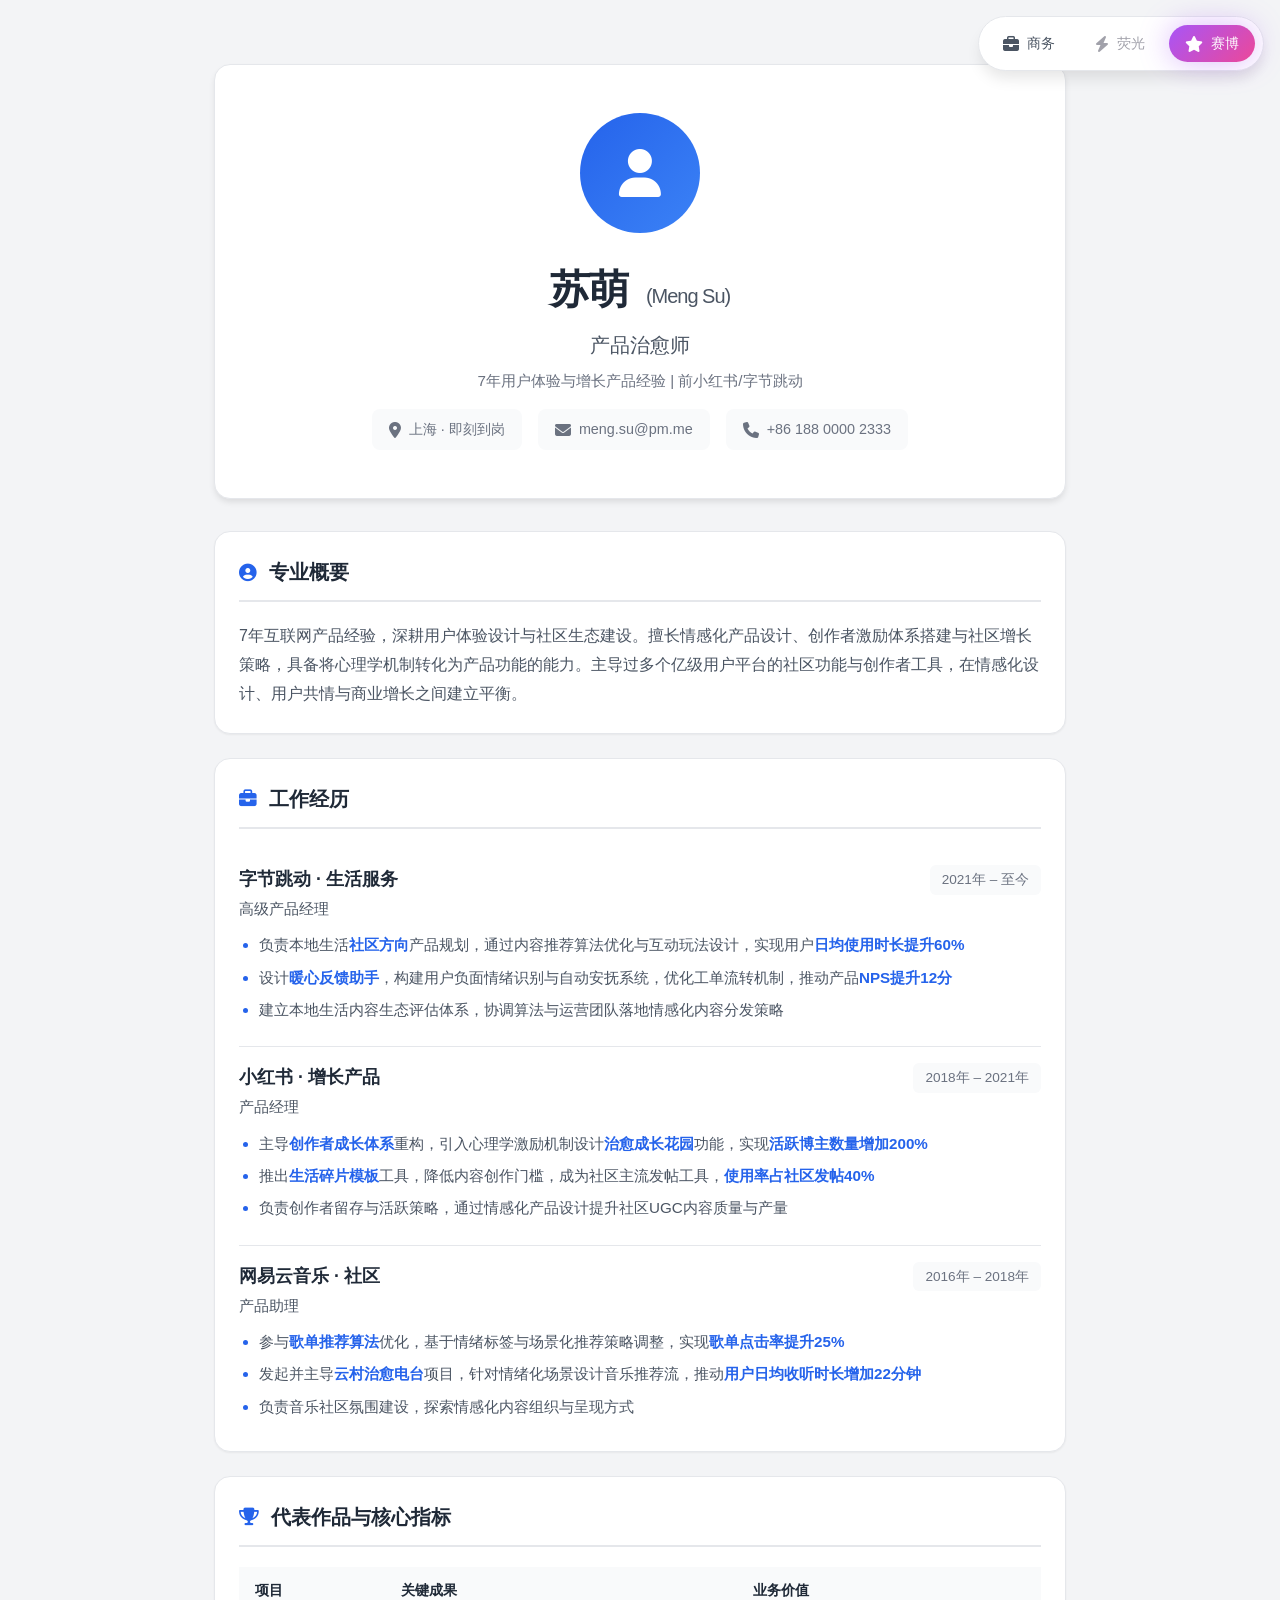
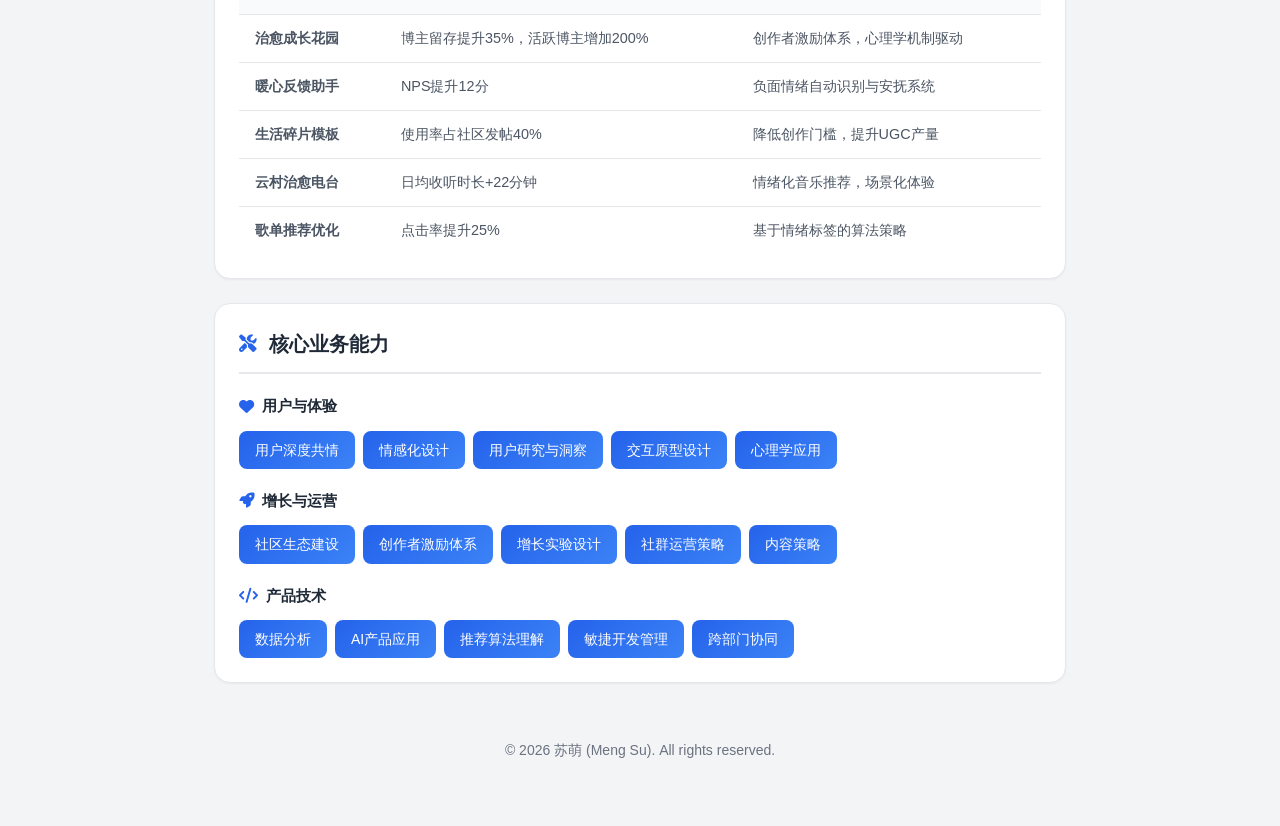
==== commit 0a3500bf: "revert: ???????" ====
--- a/index.html
+++ b/index.html
@@ -9,192 +9,191 @@
 </head>
 <body>
     <div class="container">
-        <!-- 左侧边栏 (Cyber Theme) -->
-        <aside class="sidebar">
-            <div class="sidebar-profile">
-                <div class="sidebar-avatar">
-                    <i class="fas fa-user"></i>
-                </div>
-                <h1 class="sidebar-name">苏萌</h1>
-                <p class="sidebar-title">产品治愈师</p>
-            </div>
-
-            <!-- 联系方式 -->
-            <div class="sidebar-section">
-                <h3 class="sidebar-section-title">联系方式</h3>
-                <a href="mailto:meng.su@pm.me" class="sidebar-contact-item">
+        <!-- 头部信息 -->
+        <header class="header">
+            <div class="avatar-placeholder">
+                <i class="fas fa-user"></i>
+            </div>
+            <h1 class="name">苏萌 <span class="name-en">(Meng Su)</span></h1>
+            <p class="title">产品治愈师</p>
+            <p class="subtitle">7年用户体验与增长产品经验 | 前小红书/字节跳动</p>
+            <div class="contact-info">
+                <span class="contact-item">
+                    <i class="fas fa-map-marker-alt"></i>
+                    <span>上海 · 即刻到岗</span>
+                </span>
+                <a href="mailto:meng.su@pm.me" class="contact-item">
                     <i class="fas fa-envelope"></i>
                     <span>meng.su@pm.me</span>
                 </a>
-                <a href="tel:+8618800002333" class="sidebar-contact-item">
+                <a href="tel:+8618800002333" class="contact-item">
                     <i class="fas fa-phone"></i>
                     <span>+86 188 0000 2333</span>
                 </a>
-                <div class="sidebar-contact-item">
-                    <i class="fas fa-map-marker-alt"></i>
-                    <span>上海 · 即刻到岗</span>
-                </div>
-            </div>
-
-            <!-- 核心能力 -->
-            <div class="sidebar-section">
-                <h3 class="sidebar-section-title">核心能力</h3>
-                <div class="sidebar-skills">
-                    <span class="sidebar-skill-tag">用户深度共情</span>
-                    <span class="sidebar-skill-tag">情感化设计</span>
-                    <span class="sidebar-skill-tag">社区生态建设</span>
-                    <span class="sidebar-skill-tag">创作者激励</span>
-                    <span class="sidebar-skill-tag">增长策略</span>
-                    <span class="sidebar-skill-tag">数据分析</span>
-                    <span class="sidebar-skill-tag">AI产品应用</span>
-                    <span class="sidebar-skill-tag">跨部门协同</span>
-                </div>
-            </div>
-        </aside>
-
-        <!-- 右侧主内容 -->
-        <main class="main-content">
-            <!-- 头部信息 (单栏模式显示) -->
-            <header class="header">
-                <div class="avatar-placeholder">
-                    <i class="fas fa-user"></i>
-                </div>
-                <h1 class="name">苏萌 <span class="name-en">(Meng Su)</span></h1>
-                <p class="title">产品治愈师</p>
-                <p class="subtitle">7年用户体验与增长产品经验 | 前小红书/字节跳动</p>
-                <div class="contact-info">
-                    <span class="contact-item">
-                        <i class="fas fa-map-marker-alt"></i>
-                        <span>上海 · 即刻到岗</span>
-                    </span>
-                    <a href="mailto:meng.su@pm.me" class="contact-item">
-                        <i class="fas fa-envelope"></i>
-                        <span>meng.su@pm.me</span>
-                    </a>
-                    <a href="tel:+8618800002333" class="contact-item">
-                        <i class="fas fa-phone"></i>
-                        <span>+86 188 0000 2333</span>
-                    </a>
-                </div>
-            </header>
-
-            <!-- 个人简介 -->
-            <section class="section">
-                <h2 class="section-title">
-                    <i class="fas fa-user-circle"></i>
-                    专业概要
-                </h2>
-                <div class="section-content">
-                    <p class="summary">7年互联网产品经验，深耕用户体验设计与社区生态建设。擅长情感化产品设计、创作者激励体系搭建与社区增长策略，具备将心理学机制转化为产品功能的能力。主导过多个亿级用户平台的社区功能与创作者工具，在情感化设计、用户共情与商业增长之间建立平衡。</p>
-                </div>
-            </section>
-
-            <!-- 工作经历 -->
-            <section class="section">
-                <h2 class="section-title">
-                    <i class="fas fa-briefcase"></i>
-                    工作经历
-                </h2>
-                <div class="section-content">
-                    <div class="item">
-                        <div class="item-header">
-                            <div class="item-main">
-                                <h3 class="item-title">字节跳动 · 生活服务</h3>
-                                <p class="item-subtitle">高级产品经理</p>
-                            </div>
-                            <div class="item-meta">
-                                <span class="item-date">2021 – 至今</span>
-                            </div>
-                        </div>
-                        <ul class="item-list">
-                            <li>负责本地生活<strong>社区方向</strong>产品规划，通过内容推荐算法优化与互动玩法设计，实现用户<strong>日均使用时长提升60%</strong></li>
-                            <li>设计<strong>暖心反馈助手</strong>，构建用户负面情绪识别与自动安抚系统，优化工单流转机制，推动产品<strong>NPS提升12分</strong></li>
-                            <li>建立本地生活内容生态评估体系，协调算法与运营团队落地情感化内容分发策略</li>
-                        </ul>
-                    </div>
-
-                    <div class="item">
-                        <div class="item-header">
-                            <div class="item-main">
-                                <h3 class="item-title">小红书 · 增长产品</h3>
-                                <p class="item-subtitle">产品经理</p>
-                            </div>
-                            <div class="item-meta">
-                                <span class="item-date">2018 – 2021</span>
-                            </div>
-                        </div>
-                        <ul class="item-list">
-                            <li>主导<strong>创作者成长体系</strong>重构，引入心理学激励机制设计<strong>治愈成长花园</strong>功能，实现<strong>活跃博主数量增加200%</strong></li>
-                            <li>推出<strong>生活碎片模板</strong>工具，降低内容创作门槛，成为社区主流发帖工具，<strong>使用率占社区发帖40%</strong></li>
-                            <li>负责创作者留存与活跃策略，通过情感化产品设计提升社区UGC内容质量与产量</li>
-                        </ul>
-                    </div>
-
-                    <div class="item">
-                        <div class="item-header">
-                            <div class="item-main">
-                                <h3 class="item-title">网易云音乐 · 社区</h3>
-                                <p class="item-subtitle">产品助理</p>
-                            </div>
-                            <div class="item-meta">
-                                <span class="item-date">2016 – 2018</span>
-                            </div>
-                        </div>
-                        <ul class="item-list">
-                            <li>参与<strong>歌单推荐算法</strong>优化，基于情绪标签与场景化推荐策略调整，实现<strong>歌单点击率提升25%</strong></li>
-                            <li>发起并主导<strong>云村治愈电台</strong>项目，针对情绪化场景设计音乐推荐流，推动<strong>用户日均收听时长增加22分钟</strong></li>
-                            <li>负责音乐社区氛围建设，探索情感化内容组织与呈现方式</li>
-                        </ul>
-                    </div>
-                </div>
-            </section>
-
-            <!-- 代表作品 -->
-            <section class="section">
-                <h2 class="section-title">
-                    <i class="fas fa-trophy"></i>
-                    代表作品
-                </h2>
-                <div class="section-content">
-                    <table class="achievement-table">
-                        <thead>
-                            <tr>
-                                <th>项目</th>
-                                <th>关键成果</th>
-                                <th>业务价值</th>
-                            </tr>
-                        </thead>
-                        <tbody>
-                            <tr>
-                                <td><strong>治愈成长花园</strong></td>
-                                <td>博主留存+35%，活跃博主+200%</td>
-                                <td>创作者激励体系</td>
-                            </tr>
-                            <tr>
-                                <td><strong>暖心反馈助手</strong></td>
-                                <td>NPS提升12分</td>
-                                <td>负面情绪识别与安抚</td>
-                            </tr>
-                            <tr>
-                                <td><strong>生活碎片模板</strong></td>
-                                <td>使用率40%</td>
-                                <td>降低创作门槛</td>
-                            </tr>
-                            <tr>
-                                <td><strong>云村治愈电台</strong></td>
-                                <td>收听时长+22分钟</td>
-                                <td>情绪化音乐推荐</td>
-                            </tr>
-                        </tbody>
-                    </table>
-                </div>
-            </section>
-
-            <!-- 页脚 -->
-            <footer class="footer">
-                <p>© 2026 苏萌 (Meng Su)</p>
-            </footer>
-        </main>
+            </div>
+        </header>
+
+        <!-- 个人简介 -->
+        <section class="section">
+            <h2 class="section-title">
+                <i class="fas fa-user-circle"></i>
+                专业概要
+            </h2>
+            <div class="section-content">
+                <p class="summary">7年互联网产品经验，深耕用户体验设计与社区生态建设。擅长情感化产品设计、创作者激励体系搭建与社区增长策略，具备将心理学机制转化为产品功能的能力。主导过多个亿级用户平台的社区功能与创作者工具，在情感化设计、用户共情与商业增长之间建立平衡。</p>
+            </div>
+        </section>
+
+        <!-- 工作经历 -->
+        <section class="section">
+            <h2 class="section-title">
+                <i class="fas fa-briefcase"></i>
+                工作经历
+            </h2>
+            <div class="section-content">
+                <div class="item">
+                    <div class="item-header">
+                        <div class="item-main">
+                            <h3 class="item-title">字节跳动 · 生活服务</h3>
+                            <p class="item-subtitle">高级产品经理</p>
+                        </div>
+                        <div class="item-meta">
+                            <span class="item-date">2021年 – 至今</span>
+                        </div>
+                    </div>
+                    <ul class="item-list">
+                        <li>负责本地生活<strong>社区方向</strong>产品规划，通过内容推荐算法优化与互动玩法设计，实现用户<strong>日均使用时长提升60%</strong></li>
+                        <li>设计<strong>暖心反馈助手</strong>，构建用户负面情绪识别与自动安抚系统，优化工单流转机制，推动产品<strong>NPS提升12分</strong></li>
+                        <li>建立本地生活内容生态评估体系，协调算法与运营团队落地情感化内容分发策略</li>
+                    </ul>
+                </div>
+
+                <div class="item">
+                    <div class="item-header">
+                        <div class="item-main">
+                            <h3 class="item-title">小红书 · 增长产品</h3>
+                            <p class="item-subtitle">产品经理</p>
+                        </div>
+                        <div class="item-meta">
+                            <span class="item-date">2018年 – 2021年</span>
+                        </div>
+                    </div>
+                    <ul class="item-list">
+                        <li>主导<strong>创作者成长体系</strong>重构，引入心理学激励机制设计<strong>治愈成长花园</strong>功能，实现<strong>活跃博主数量增加200%</strong></li>
+                        <li>推出<strong>生活碎片模板</strong>工具，降低内容创作门槛，成为社区主流发帖工具，<strong>使用率占社区发帖40%</strong></li>
+                        <li>负责创作者留存与活跃策略，通过情感化产品设计提升社区UGC内容质量与产量</li>
+                    </ul>
+                </div>
+
+                <div class="item">
+                    <div class="item-header">
+                        <div class="item-main">
+                            <h3 class="item-title">网易云音乐 · 社区</h3>
+                            <p class="item-subtitle">产品助理</p>
+                        </div>
+                        <div class="item-meta">
+                            <span class="item-date">2016年 – 2018年</span>
+                        </div>
+                    </div>
+                    <ul class="item-list">
+                        <li>参与<strong>歌单推荐算法</strong>优化，基于情绪标签与场景化推荐策略调整，实现<strong>歌单点击率提升25%</strong></li>
+                        <li>发起并主导<strong>云村治愈电台</strong>项目，针对情绪化场景设计音乐推荐流，推动<strong>用户日均收听时长增加22分钟</strong></li>
+                        <li>负责音乐社区氛围建设，探索情感化内容组织与呈现方式</li>
+                    </ul>
+                </div>
+            </div>
+        </section>
+
+        <!-- 代表作品 -->
+        <section class="section">
+            <h2 class="section-title">
+                <i class="fas fa-trophy"></i>
+                代表作品与核心指标
+            </h2>
+            <div class="section-content">
+                <table class="achievement-table">
+                    <thead>
+                        <tr>
+                            <th>项目</th>
+                            <th>关键成果</th>
+                            <th>业务价值</th>
+                        </tr>
+                    </thead>
+                    <tbody>
+                        <tr>
+                            <td><strong>治愈成长花园</strong></td>
+                            <td>博主留存提升35%，活跃博主增加200%</td>
+                            <td>创作者激励体系，心理学机制驱动</td>
+                        </tr>
+                        <tr>
+                            <td><strong>暖心反馈助手</strong></td>
+                            <td>NPS提升12分</td>
+                            <td>负面情绪自动识别与安抚系统</td>
+                        </tr>
+                        <tr>
+                            <td><strong>生活碎片模板</strong></td>
+                            <td>使用率占社区发帖40%</td>
+                            <td>降低创作门槛，提升UGC产量</td>
+                        </tr>
+                        <tr>
+                            <td><strong>云村治愈电台</strong></td>
+                            <td>日均收听时长+22分钟</td>
+                            <td>情绪化音乐推荐，场景化体验</td>
+                        </tr>
+                        <tr>
+                            <td><strong>歌单推荐优化</strong></td>
+                            <td>点击率提升25%</td>
+                            <td>基于情绪标签的算法策略</td>
+                        </tr>
+                    </tbody>
+                </table>
+            </div>
+        </section>
+
+        <!-- 核心能力 -->
+        <section class="section">
+            <h2 class="section-title">
+                <i class="fas fa-tools"></i>
+                核心业务能力
+            </h2>
+            <div class="section-content">
+                <div class="skills-group">
+                    <h3 class="skills-group-title"><i class="fas fa-heart"></i> 用户与体验</h3>
+                    <div class="skills-container">
+                        <span class="skill-tag">用户深度共情</span>
+                        <span class="skill-tag">情感化设计</span>
+                        <span class="skill-tag">用户研究与洞察</span>
+                        <span class="skill-tag">交互原型设计</span>
+                        <span class="skill-tag">心理学应用</span>
+                    </div>
+                </div>
+                <div class="skills-group">
+                    <h3 class="skills-group-title"><i class="fas fa-rocket"></i> 增长与运营</h3>
+                    <div class="skills-container">
+                        <span class="skill-tag">社区生态建设</span>
+                        <span class="skill-tag">创作者激励体系</span>
+                        <span class="skill-tag">增长实验设计</span>
+                        <span class="skill-tag">社群运营策略</span>
+                        <span class="skill-tag">内容策略</span>
+                    </div>
+                </div>
+                <div class="skills-group">
+                    <h3 class="skills-group-title"><i class="fas fa-code"></i> 产品技术</h3>
+                    <div class="skills-container">
+                        <span class="skill-tag">数据分析</span>
+                        <span class="skill-tag">AI产品应用</span>
+                        <span class="skill-tag">推荐算法理解</span>
+                        <span class="skill-tag">敏捷开发管理</span>
+                        <span class="skill-tag">跨部门协同</span>
+                    </div>
+                </div>
+            </div>
+        </section>
+
+        <!-- 页脚 -->
+        <footer class="footer">
+            <p>© 2026 苏萌 (Meng Su). All rights reserved.</p>
+        </footer>
     </div>
     <script src="script.js"></script>
 </body>
--- a/style.css
+++ b/style.css
@@ -223,6 +223,12 @@
     padding: 4rem 1.5rem 2rem;
 }
 
+/* 默认隐藏 sidebar 布局元素 */
+.sidebar,
+.main-content {
+    display: none;
+}
+
 /* ===========================================
    LAYOUT: Sidebar (Cyber Theme)
    =========================================== */
@@ -236,6 +242,7 @@
 }
 
 [data-theme="cyber"] .sidebar {
+    display: block;
     position: fixed;
     left: 0;
     top: 0;
@@ -248,10 +255,16 @@
 }
 
 [data-theme="cyber"] .main-content {
+    display: block;
     margin-left: var(--sidebar-width);
     flex: 1;
     padding: 2rem 2.5rem;
     max-width: calc(100% - var(--sidebar-width));
+}
+
+/* Cyber 主题下隐藏 header（个人信息在 sidebar 中） */
+[data-theme="cyber"] .header {
+    display: none;
 }
 
 /* ===========================================
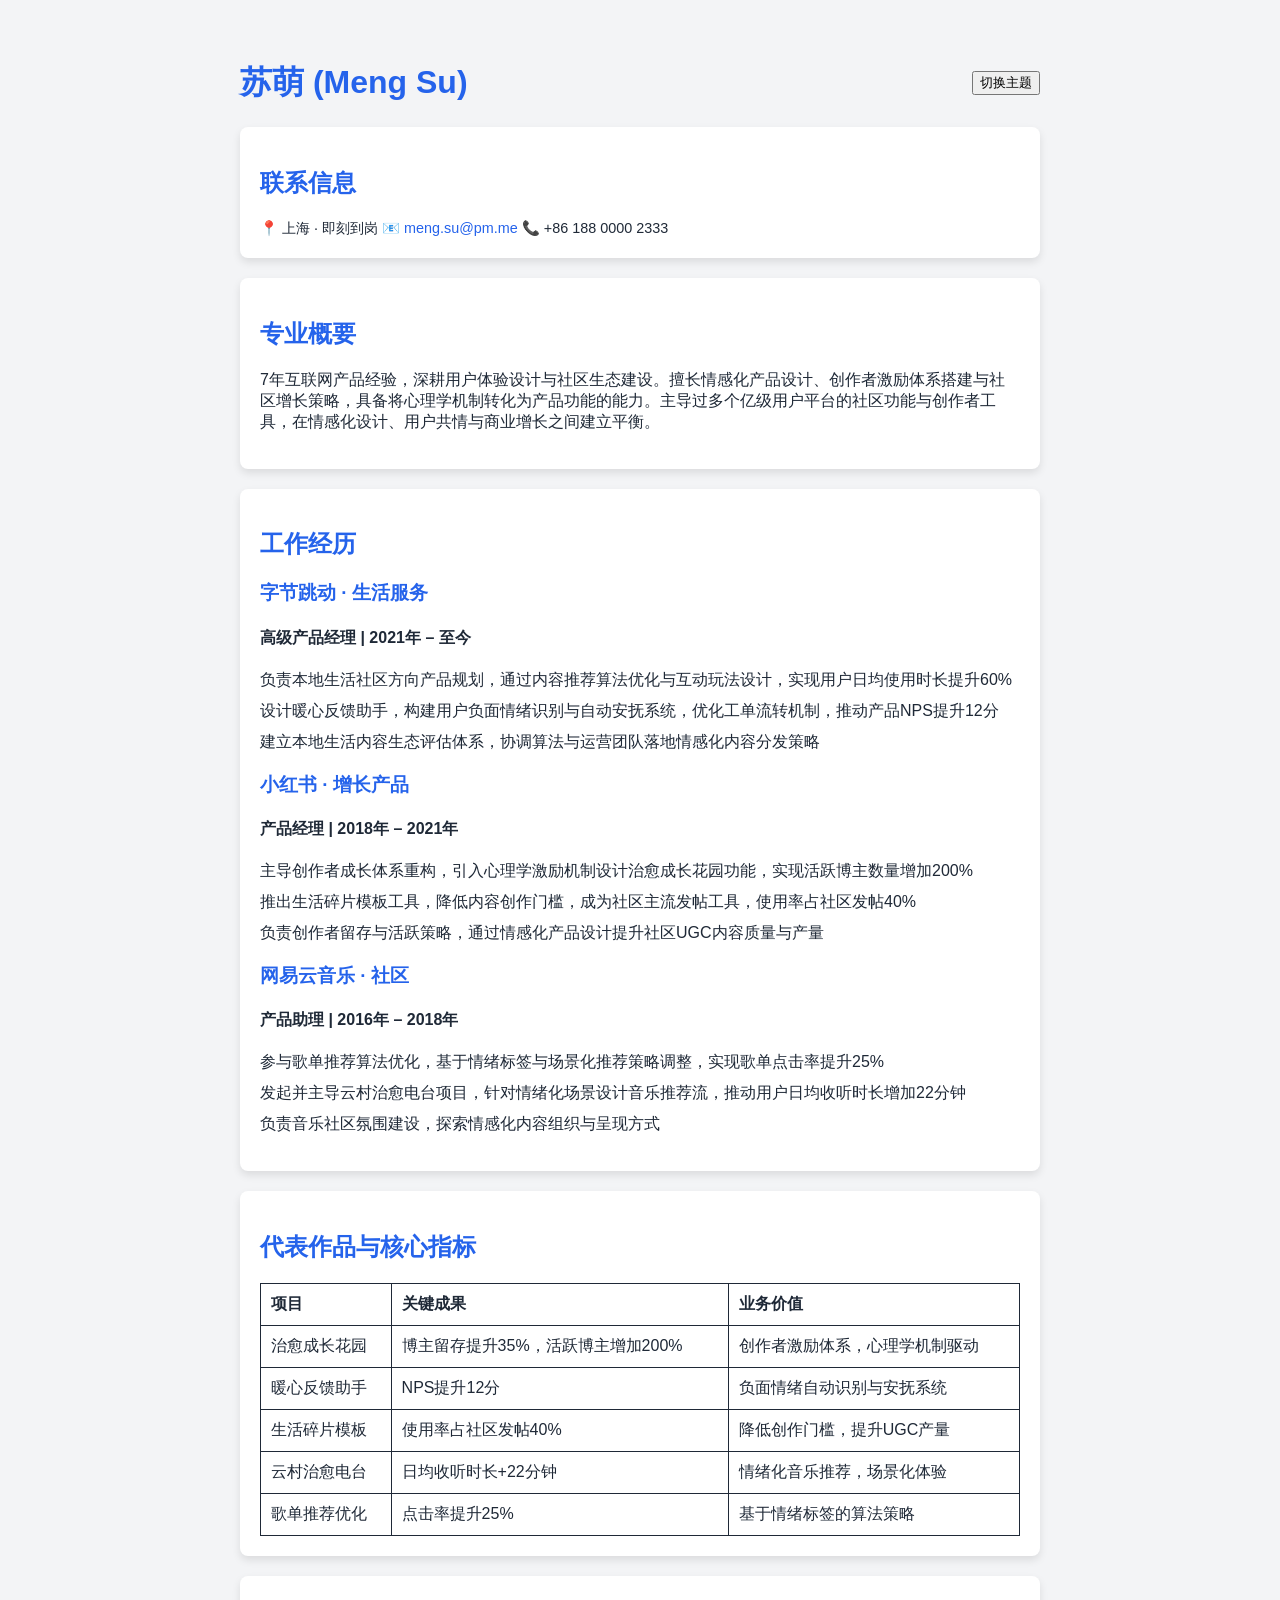
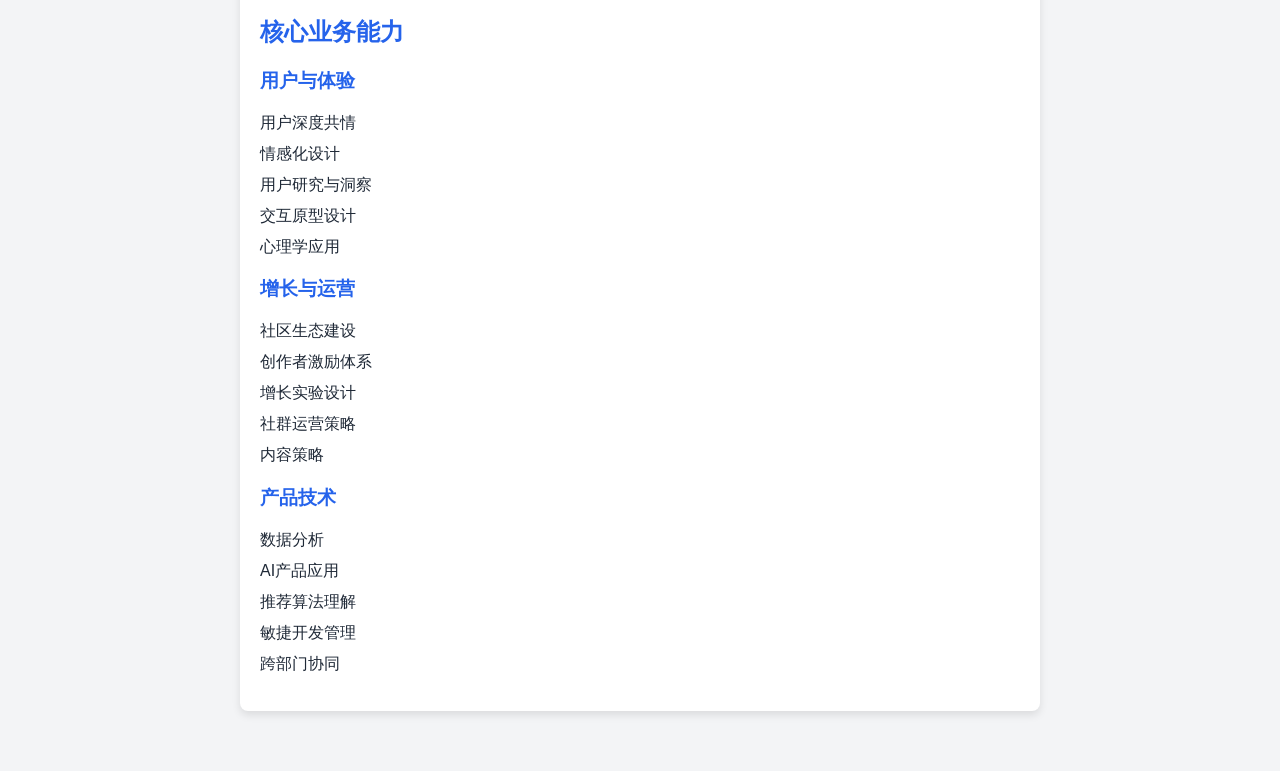
==== commit 5a00feea: "feat: ?? Kimi AI ???????" ====
--- a/index.html
+++ b/index.html
@@ -1,200 +1,241 @@
-<!DOCTYPE html>
-<html lang="zh-CN">
-<head>
-    <meta charset="UTF-8">
-    <meta name="viewport" content="width=device-width, initial-scale=1.0">
-    <title>苏萌 (Meng Su) - 产品治愈师</title>
-    <link rel="stylesheet" href="style.css">
-    <link rel="stylesheet" href="https://cdnjs.cloudflare.com/ajax/libs/font-awesome/6.4.0/css/all.min.css">
-</head>
-<body>
-    <div class="container">
-        <!-- 头部信息 -->
-        <header class="header">
-            <div class="avatar-placeholder">
-                <i class="fas fa-user"></i>
-            </div>
-            <h1 class="name">苏萌 <span class="name-en">(Meng Su)</span></h1>
-            <p class="title">产品治愈师</p>
-            <p class="subtitle">7年用户体验与增长产品经验 | 前小红书/字节跳动</p>
-            <div class="contact-info">
-                <span class="contact-item">
-                    <i class="fas fa-map-marker-alt"></i>
-                    <span>上海 · 即刻到岗</span>
-                </span>
-                <a href="mailto:meng.su@pm.me" class="contact-item">
-                    <i class="fas fa-envelope"></i>
-                    <span>meng.su@pm.me</span>
-                </a>
-                <a href="tel:+8618800002333" class="contact-item">
-                    <i class="fas fa-phone"></i>
-                    <span>+86 188 0000 2333</span>
-                </a>
-            </div>
-        </header>
-
-        <!-- 个人简介 -->
-        <section class="section">
-            <h2 class="section-title">
-                <i class="fas fa-user-circle"></i>
-                专业概要
-            </h2>
-            <div class="section-content">
-                <p class="summary">7年互联网产品经验，深耕用户体验设计与社区生态建设。擅长情感化产品设计、创作者激励体系搭建与社区增长策略，具备将心理学机制转化为产品功能的能力。主导过多个亿级用户平台的社区功能与创作者工具，在情感化设计、用户共情与商业增长之间建立平衡。</p>
-            </div>
-        </section>
-
-        <!-- 工作经历 -->
-        <section class="section">
-            <h2 class="section-title">
-                <i class="fas fa-briefcase"></i>
-                工作经历
-            </h2>
-            <div class="section-content">
-                <div class="item">
-                    <div class="item-header">
-                        <div class="item-main">
-                            <h3 class="item-title">字节跳动 · 生活服务</h3>
-                            <p class="item-subtitle">高级产品经理</p>
-                        </div>
-                        <div class="item-meta">
-                            <span class="item-date">2021年 – 至今</span>
-                        </div>
-                    </div>
-                    <ul class="item-list">
-                        <li>负责本地生活<strong>社区方向</strong>产品规划，通过内容推荐算法优化与互动玩法设计，实现用户<strong>日均使用时长提升60%</strong></li>
-                        <li>设计<strong>暖心反馈助手</strong>，构建用户负面情绪识别与自动安抚系统，优化工单流转机制，推动产品<strong>NPS提升12分</strong></li>
-                        <li>建立本地生活内容生态评估体系，协调算法与运营团队落地情感化内容分发策略</li>
-                    </ul>
-                </div>
-
-                <div class="item">
-                    <div class="item-header">
-                        <div class="item-main">
-                            <h3 class="item-title">小红书 · 增长产品</h3>
-                            <p class="item-subtitle">产品经理</p>
-                        </div>
-                        <div class="item-meta">
-                            <span class="item-date">2018年 – 2021年</span>
-                        </div>
-                    </div>
-                    <ul class="item-list">
-                        <li>主导<strong>创作者成长体系</strong>重构，引入心理学激励机制设计<strong>治愈成长花园</strong>功能，实现<strong>活跃博主数量增加200%</strong></li>
-                        <li>推出<strong>生活碎片模板</strong>工具，降低内容创作门槛，成为社区主流发帖工具，<strong>使用率占社区发帖40%</strong></li>
-                        <li>负责创作者留存与活跃策略，通过情感化产品设计提升社区UGC内容质量与产量</li>
-                    </ul>
-                </div>
-
-                <div class="item">
-                    <div class="item-header">
-                        <div class="item-main">
-                            <h3 class="item-title">网易云音乐 · 社区</h3>
-                            <p class="item-subtitle">产品助理</p>
-                        </div>
-                        <div class="item-meta">
-                            <span class="item-date">2016年 – 2018年</span>
-                        </div>
-                    </div>
-                    <ul class="item-list">
-                        <li>参与<strong>歌单推荐算法</strong>优化，基于情绪标签与场景化推荐策略调整，实现<strong>歌单点击率提升25%</strong></li>
-                        <li>发起并主导<strong>云村治愈电台</strong>项目，针对情绪化场景设计音乐推荐流，推动<strong>用户日均收听时长增加22分钟</strong></li>
-                        <li>负责音乐社区氛围建设，探索情感化内容组织与呈现方式</li>
-                    </ul>
-                </div>
-            </div>
-        </section>
-
-        <!-- 代表作品 -->
-        <section class="section">
-            <h2 class="section-title">
-                <i class="fas fa-trophy"></i>
-                代表作品与核心指标
-            </h2>
-            <div class="section-content">
-                <table class="achievement-table">
-                    <thead>
-                        <tr>
-                            <th>项目</th>
-                            <th>关键成果</th>
-                            <th>业务价值</th>
-                        </tr>
-                    </thead>
-                    <tbody>
-                        <tr>
-                            <td><strong>治愈成长花园</strong></td>
-                            <td>博主留存提升35%，活跃博主增加200%</td>
-                            <td>创作者激励体系，心理学机制驱动</td>
-                        </tr>
-                        <tr>
-                            <td><strong>暖心反馈助手</strong></td>
-                            <td>NPS提升12分</td>
-                            <td>负面情绪自动识别与安抚系统</td>
-                        </tr>
-                        <tr>
-                            <td><strong>生活碎片模板</strong></td>
-                            <td>使用率占社区发帖40%</td>
-                            <td>降低创作门槛，提升UGC产量</td>
-                        </tr>
-                        <tr>
-                            <td><strong>云村治愈电台</strong></td>
-                            <td>日均收听时长+22分钟</td>
-                            <td>情绪化音乐推荐，场景化体验</td>
-                        </tr>
-                        <tr>
-                            <td><strong>歌单推荐优化</strong></td>
-                            <td>点击率提升25%</td>
-                            <td>基于情绪标签的算法策略</td>
-                        </tr>
-                    </tbody>
-                </table>
-            </div>
-        </section>
-
-        <!-- 核心能力 -->
-        <section class="section">
-            <h2 class="section-title">
-                <i class="fas fa-tools"></i>
-                核心业务能力
-            </h2>
-            <div class="section-content">
-                <div class="skills-group">
-                    <h3 class="skills-group-title"><i class="fas fa-heart"></i> 用户与体验</h3>
-                    <div class="skills-container">
-                        <span class="skill-tag">用户深度共情</span>
-                        <span class="skill-tag">情感化设计</span>
-                        <span class="skill-tag">用户研究与洞察</span>
-                        <span class="skill-tag">交互原型设计</span>
-                        <span class="skill-tag">心理学应用</span>
-                    </div>
-                </div>
-                <div class="skills-group">
-                    <h3 class="skills-group-title"><i class="fas fa-rocket"></i> 增长与运营</h3>
-                    <div class="skills-container">
-                        <span class="skill-tag">社区生态建设</span>
-                        <span class="skill-tag">创作者激励体系</span>
-                        <span class="skill-tag">增长实验设计</span>
-                        <span class="skill-tag">社群运营策略</span>
-                        <span class="skill-tag">内容策略</span>
-                    </div>
-                </div>
-                <div class="skills-group">
-                    <h3 class="skills-group-title"><i class="fas fa-code"></i> 产品技术</h3>
-                    <div class="skills-container">
-                        <span class="skill-tag">数据分析</span>
-                        <span class="skill-tag">AI产品应用</span>
-                        <span class="skill-tag">推荐算法理解</span>
-                        <span class="skill-tag">敏捷开发管理</span>
-                        <span class="skill-tag">跨部门协同</span>
-                    </div>
-                </div>
-            </div>
-        </section>
-
-        <!-- 页脚 -->
-        <footer class="footer">
-            <p>© 2026 苏萌 (Meng Su). All rights reserved.</p>
-        </footer>
-    </div>
-    <script src="script.js"></script>
-</body>
+<!DOCTYPE html>
+<html lang="en">
+<head>
+<meta charset="UTF-8">
+<meta name="viewport" content="width=device-width, initial-scale=1.0">
+<title>苏萌的个人简历</title>
+<style>
+    :root {
+        --background-color: #f3f4f6;
+        --card-color: #ffffff;
+        --main-color: #2563eb;
+        --text-color: #1f2937;
+        --shadow: 0 4px 8px rgba(0, 0, 0, 0.1);
+        --border-radius: 8px;
+    }
+
+    .light-theme {
+        --background-color: #f3f4f6;
+        --card-color: #ffffff;
+        --main-color: #2563eb;
+        --text-color: #1f2937;
+    }
+
+    .fluorescent-theme {
+        --background-color: #101820ff;
+        --card-color: #141a2ed1;
+        --main-color: #00d2ff;
+        --text-color: #ffffff;
+        --shadow: 0 4px 8px rgba(0, 210, 255, 0.5);
+    }
+
+    body {
+        background-color: var(--background-color);
+        color: var(--text-color);
+        font-family: 'Arial', sans-serif;
+        margin: 0;
+        padding: 20px;
+        transition: background-color 0.3s, color 0.3s;
+    }
+
+    .container {
+        max-width: 800px;
+        margin: auto;
+        padding: 20px;
+    }
+
+    .card {
+        background-color: var(--card-color);
+        border-radius: var(--border-radius);
+        box-shadow: var(--shadow);
+        margin-bottom: 20px;
+        padding: 20px;
+        transition: transform 0.3s;
+    }
+
+    .card:hover {
+        transform: translateY(-5px);
+    }
+
+    .header {
+        display: flex;
+        align-items: center;
+        justify-content: space-between;
+    }
+
+    .theme-switcher {
+        cursor: pointer;
+    }
+
+    h1, h2, h3 {
+        color: var(--main-color);
+    }
+
+    a {
+        color: var(--main-color);
+        text-decoration: none;
+    }
+
+    a:hover {
+        text-decoration: underline;
+    }
+
+    .contact-info {
+        font-size: 0.9em;
+    }
+
+    ul {
+        padding: 0;
+    }
+
+    ul li {
+        list-style: none;
+        margin-bottom: 10px;
+    }
+
+    table {
+        width: 100%;
+        border-collapse: collapse;
+    }
+
+    table, th, td {
+        border: 1px solid var(--text-color);
+    }
+
+    th, td {
+        padding: 10px;
+        text-align: left;
+    }
+
+    @media (max-width: 600px) {
+        .container {
+            padding: 10px;
+        }
+    }
+</style>
+</head>
+<body class="light-theme">
+<div class="container">
+    <div class="header">
+        <h1>苏萌 (Meng Su)</h1>
+        <button class="theme-switcher" onclick="toggleTheme()">切换主题</button>
+    </div>
+    <div class="card">
+        <h2>联系信息</h2>
+        <div class="contact-info">
+            📍 上海 · 即刻到岗  
+            📧 <a href="mailto:meng.su@pm.me">meng.su@pm.me</a>  
+            📞 +86 188 0000 2333
+        </div>
+    </div>
+    <div class="card">
+        <h2>专业概要</h2>
+        <p>7年互联网产品经验，深耕用户体验设计与社区生态建设。擅长情感化产品设计、创作者激励体系搭建与社区增长策略，具备将心理学机制转化为产品功能的能力。主导过多个亿级用户平台的社区功能与创作者工具，在情感化设计、用户共情与商业增长之间建立平衡。</p>
+    </div>
+    <div class="card">
+        <h2>工作经历</h2>
+        <div>
+            <h3>字节跳动 · 生活服务</h3>
+            <h4>高级产品经理 | 2021年 – 至今</h4>
+            <ul>
+                <li>负责本地生活社区方向产品规划，通过内容推荐算法优化与互动玩法设计，实现用户日均使用时长提升60%</li>
+                <li>设计暖心反馈助手，构建用户负面情绪识别与自动安抚系统，优化工单流转机制，推动产品NPS提升12分</li>
+                <li>建立本地生活内容生态评估体系，协调算法与运营团队落地情感化内容分发策略</li>
+            </ul>
+        </div>
+        <div>
+            <h3>小红书 · 增长产品</h3>
+            <h4>产品经理 | 2018年 – 2021年</h4>
+            <ul>
+                <li>主导创作者成长体系重构，引入心理学激励机制设计治愈成长花园功能，实现活跃博主数量增加200%</li>
+                <li>推出生活碎片模板工具，降低内容创作门槛，成为社区主流发帖工具，使用率占社区发帖40%</li>
+                <li>负责创作者留存与活跃策略，通过情感化产品设计提升社区UGC内容质量与产量</li>
+            </ul>
+        </div>
+        <div>
+            <h3>网易云音乐 · 社区</h3>
+            <h4>产品助理 | 2016年 – 2018年</h4>
+            <ul>
+                <li>参与歌单推荐算法优化，基于情绪标签与场景化推荐策略调整，实现歌单点击率提升25%</li>
+                <li>发起并主导云村治愈电台项目，针对情绪化场景设计音乐推荐流，推动用户日均收听时长增加22分钟</li>
+                <li>负责音乐社区氛围建设，探索情感化内容组织与呈现方式</li>
+            </ul>
+        </div>
+    </div>
+    <div class="card">
+        <h2>代表作品与核心指标</h2>
+        <table>
+            <tr>
+                <th>项目</th>
+                <th>关键成果</th>
+                <th>业务价值</th>
+            </tr>
+            <tr>
+                <td>治愈成长花园</td>
+                <td>博主留存提升35%，活跃博主增加200%</td>
+                <td>创作者激励体系，心理学机制驱动</td>
+            </tr>
+            <tr>
+                <td>暖心反馈助手</td>
+                <td>NPS提升12分</td>
+                <td>负面情绪自动识别与安抚系统</td>
+            </tr>
+            <tr>
+                <td>生活碎片模板</td>
+                <td>使用率占社区发帖40%</td>
+                <td>降低创作门槛，提升UGC产量</td>
+            </tr>
+            <tr>
+                <td>云村治愈电台</td>
+                <td>日均收听时长+22分钟</td>
+                <td>情绪化音乐推荐，场景化体验</td>
+            </tr>
+            <tr>
+                <td>歌单推荐优化</td>
+                <td>点击率提升25%</td>
+                <td>基于情绪标签的算法策略</td>
+            </tr>
+        </table>
+    </div>
+    <div class="card">
+        <h2>核心业务能力</h2>
+        <h3>用户与体验</h3>
+        <ul>
+            <li>用户深度共情</li>
+            <li>情感化设计</li>
+            <li>用户研究与洞察</li>
+            <li>交互原型设计</li>
+            <li>心理学应用</li>
+        </ul>
+        <h3>增长与运营</h3>
+        <ul>
+            <li>社区生态建设</li>
+            <li>创作者激励体系</li>
+            <li>增长实验设计</li>
+            <li>社群运营策略</li>
+            <li>内容策略</li>
+        </ul>
+        <h3>产品技术</h3>
+        <ul>
+            <li>数据分析</li>
+            <li>AI产品应用</li>
+            <li>推荐算法理解</li>
+            <li>敏捷开发管理</li>
+            <li>跨部门协同</li>
+        </ul>
+    </div>
+</div>
+<script>
+function toggleTheme() {
+    const body = document.body;
+    if (body.classList.contains('light-theme')) {
+        body.classList.remove('light-theme');
+        body.classList.add('fluorescent-theme');
+    } else {
+        body.classList.remove('fluorescent-theme');
+        body.classList.add('light-theme');
+    }
+}
+</script>
+</body>
 </html>
